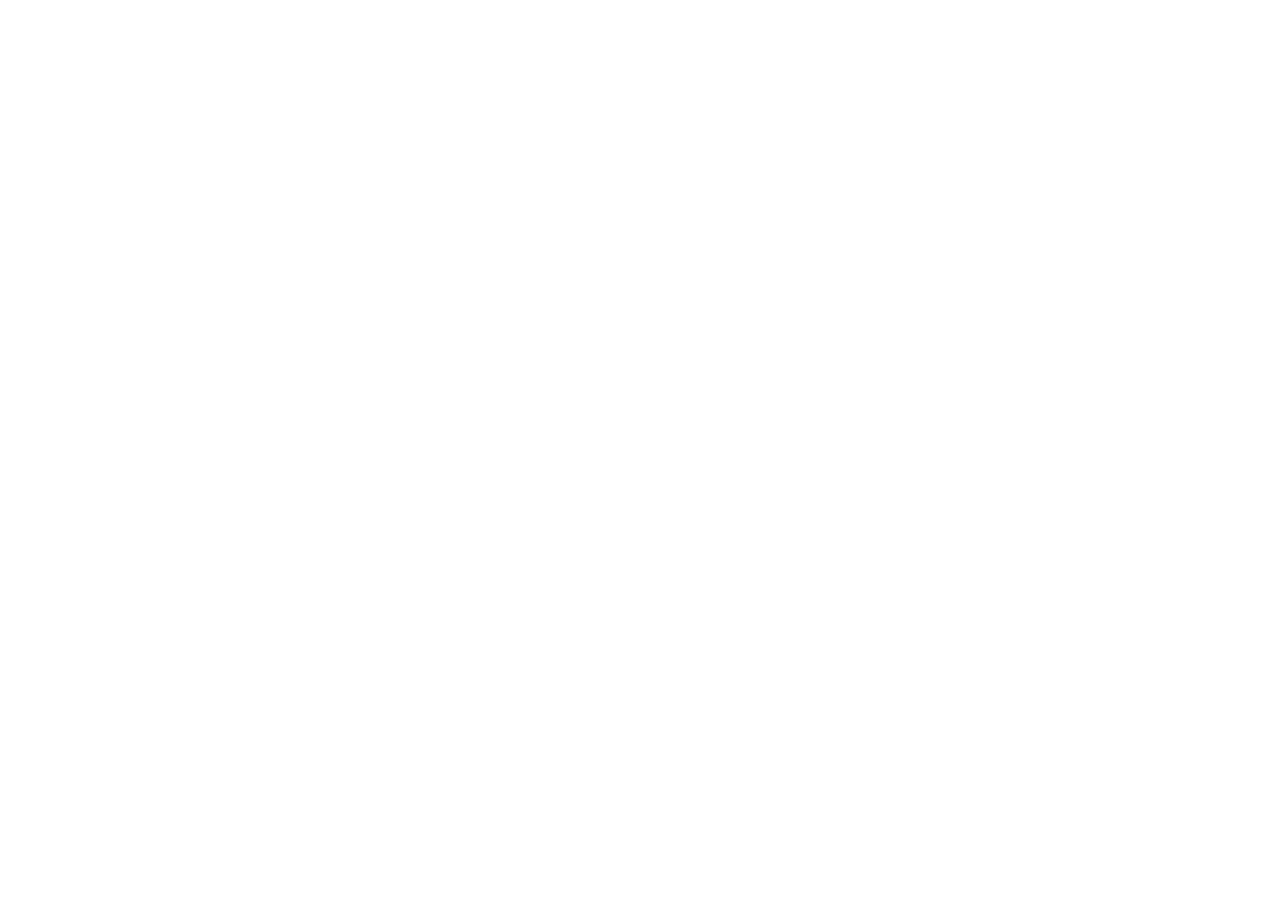
==== index.html @ d0faf818 "init project" ====
<!DOCTYPE html>
<html lang="en">

<head>
    <meta charset="UTF-8">
    <meta name="viewport" content="width=device-width, initial-scale=1.0">
    <title>Document</title>
</head>

<body>

</body>

</html>
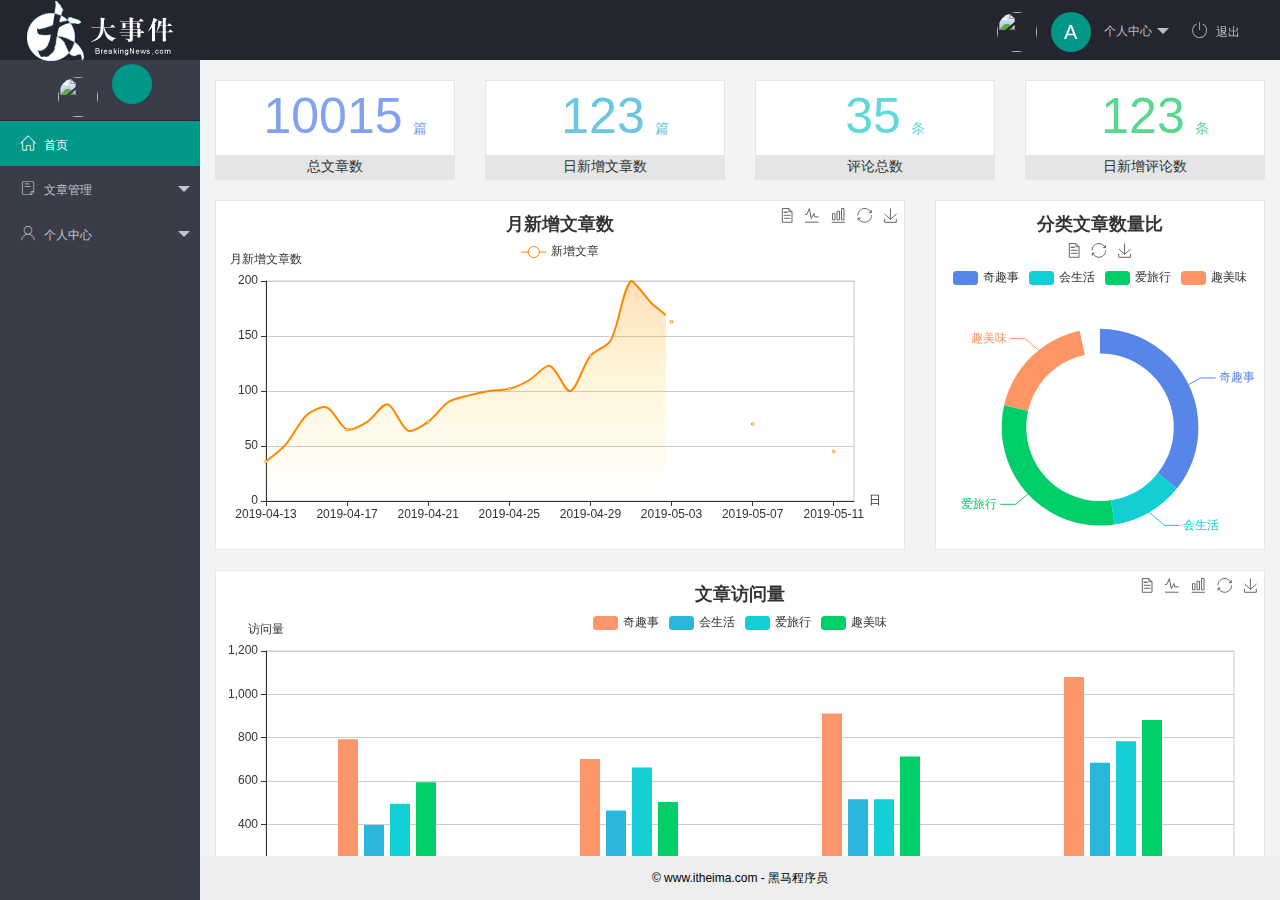
==== commit dc204ea8: "完成了后台首页的功能" ====
--- a/index.html
+++ b/index.html
@@ -2,12 +2,109 @@
 <html lang="en">
 
 <head>
-    <meta charset="UTF-8">
-    <meta name="viewport" content="width=device-width, initial-scale=1.0">
-    <title>Document</title>
+    <meta charset="UTF-8" />
+    <meta name="viewport" content="width=device-width, initial-scale=1.0" />
+    <title>后台主页</title>
+    <!-- 导入 layui 的样式表 -->
+    <link rel="stylesheet" href="assets/lib/layui/css/layui.css" />
+    <!-- 导入第三方图标库 -->
+    <link rel="stylesheet" href="assets/fonts/iconfont.css" />
+    <!-- 导入自己的样式表 -->
+    <link rel="stylesheet" href="assets/css/index.css" />
 </head>
 
-<body>
+<body class="layui-layout-body">
+    <div class="layui-layout layui-layout-admin">
+        <div class="layui-header">
+            <div class="layui-logo">
+                <img src="assets/images/logo.png" alt="" />
+            </div>
+            <!-- 头部区域（可配合layui已有的水平导航） -->
+            <ul class="layui-nav layui-layout-right">
+                <li class="layui-nav-item">
+                    <a href="javascript:;" class="userinfo">
+                        <img src="http://t.cn/RCzsdCq" class="layui-nav-img" />
+                        <span class="text-avatar">A</span>
+                        个人中心
+                    </a>
+                    <dl class="layui-nav-child">
+                        <dd><a href="/user/user_info.html" target="fm">基本资料</a></dd>
+                        <dd><a href="/user/user_avatar.html" target="fm">更换头像</a></dd>
+                        <dd><a href="/user/user_pwd.html" target="fm">重置密码</a></dd>
+                    </dl>
+                </li>
+                <li class="layui-nav-item">
+                    <a href="javascript:;" id="btnLogout"><span class="iconfont icon-tuichu"></span>退出</a>
+                </li>
+            </ul>
+        </div>
+
+        <div class="layui-side layui-bg-black">
+            <div class="layui-side-scroll">
+                <div class="userinfo">
+                    <img src="http://t.cn/RCzsdCq" class="layui-nav-img" />
+                    <span class="text-avatar"></span>
+                    <span id="welcome"></span>
+                </div>
+                <!-- 左侧导航区域（可配合layui已有的垂直导航） -->
+                <ul class="layui-nav layui-nav-tree" lay-shrink="all">
+                    <li class="layui-nav-item layui-this">
+                        <a href="./home/dashboard.html" target="fm"><span class="iconfont icon-home"></span>首页</a>
+                    </li>
+                    <li class="layui-nav-item">
+                        <a class="" href="javascript:;"><span class="iconfont icon-16"></span>文章管理</a>
+                        <dl class="layui-nav-child">
+                            <dd>
+                                <a href="/article/art_cate.html" target="fm"><i
+                                        class="layui-icon layui-icon-app"></i>文章类别</a>
+                            </dd>
+                            <dd>
+                                <a href="javascript:;"><i class="layui-icon layui-icon-app"></i>文章列表</a>
+                            </dd>
+                            <dd>
+                                <a href="javascript:;"><i class="layui-icon layui-icon-app"></i>发布文章</a>
+                            </dd>
+                        </dl>
+                    </li>
+                    <li class="layui-nav-item">
+                        <a href="javascript:;"><span class="iconfont icon-user"></span>个人中心</a>
+                        <dl class="layui-nav-child">
+                            <dd>
+                                <a href="/user/user_info.html" target="fm"><i
+                                        class="layui-icon layui-icon-app"></i>基本资料</a>
+                            </dd>
+                            <dd>
+                                <a href="/user/user_avatar.html" target="fm"><i
+                                        class="layui-icon layui-icon-app"></i>更换头像</a>
+                            </dd>
+                            <dd>
+                                <a href="/user/user_pwd.html" target="fm"><i
+                                        class="layui-icon layui-icon-app"></i>重置密码</a>
+                            </dd>
+                        </dl>
+                    </li>
+                </ul>
+            </div>
+        </div>
+
+        <div class="layui-body">
+            <!-- 内容主体区域 -->
+            <iframe name="fm" src="./home/dashboard.html" frameborder="0"></iframe>
+        </div>
+
+        <div class="layui-footer">
+            <!-- 底部固定区域 -->
+            © www.itheima.com - 黑马程序员
+        </div>
+    </div>
+    <!-- 导入 layui 的JS文件 -->
+    <script src="assets/lib/layui/layui.all.js"></script>
+    <!-- 导入 jQuery -->
+    <script src="assets/lib/jquery.js"></script>
+    <!-- 导入自己封装的 baseAPI -->
+    <script src="assets/js/baseAPI.js"></script>
+    <!-- 导入自己的 js 文件 -->
+    <script src="assets/js/index.js"></script>
 
 </body>
 
--- a/assets/lib/layui/css/layui.css
+++ b/assets/lib/layui/css/layui.css
@@ -0,0 +1,2 @@
+/** layui-v2.5.5 MIT License By https://www.layui.com */
+ .layui-inline,img{display:inline-block;vertical-align:middle}h1,h2,h3,h4,h5,h6{font-weight:400}.layui-edge,.layui-header,.layui-inline,.layui-main{position:relative}.layui-body,.layui-edge,.layui-elip{overflow:hidden}.layui-btn,.layui-edge,.layui-inline,img{vertical-align:middle}.layui-btn,.layui-disabled,.layui-icon,.layui-unselect{-moz-user-select:none;-webkit-user-select:none;-ms-user-select:none}.layui-elip,.layui-form-checkbox span,.layui-form-pane .layui-form-label{text-overflow:ellipsis;white-space:nowrap}.layui-breadcrumb,.layui-tree-btnGroup{visibility:hidden}blockquote,body,button,dd,div,dl,dt,form,h1,h2,h3,h4,h5,h6,input,li,ol,p,pre,td,textarea,th,ul{margin:0;padding:0;-webkit-tap-highlight-color:rgba(0,0,0,0)}a:active,a:hover{outline:0}img{border:none}li{list-style:none}table{border-collapse:collapse;border-spacing:0}h4,h5,h6{font-size:100%}button,input,optgroup,option,select,textarea{font-family:inherit;font-size:inherit;font-style:inherit;font-weight:inherit;outline:0}pre{white-space:pre-wrap;white-space:-moz-pre-wrap;white-space:-pre-wrap;white-space:-o-pre-wrap;word-wrap:break-word}body{line-height:24px;font:14px Helvetica Neue,Helvetica,PingFang SC,Tahoma,Arial,sans-serif}hr{height:1px;margin:10px 0;border:0;clear:both}a{color:#333;text-decoration:none}a:hover{color:#777}a cite{font-style:normal;*cursor:pointer}.layui-border-box,.layui-border-box *{box-sizing:border-box}.layui-box,.layui-box *{box-sizing:content-box}.layui-clear{clear:both;*zoom:1}.layui-clear:after{content:'\20';clear:both;*zoom:1;display:block;height:0}.layui-inline{*display:inline;*zoom:1}.layui-edge{display:inline-block;width:0;height:0;border-width:6px;border-style:dashed;border-color:transparent}.layui-edge-top{top:-4px;border-bottom-color:#999;border-bottom-style:solid}.layui-edge-right{border-left-color:#999;border-left-style:solid}.layui-edge-bottom{top:2px;border-top-color:#999;border-top-style:solid}.layui-edge-left{border-right-color:#999;border-right-style:solid}.layui-disabled,.layui-disabled:hover{color:#d2d2d2!important;cursor:not-allowed!important}.layui-circle{border-radius:100%}.layui-show{display:block!important}.layui-hide{display:none!important}@font-face{font-family:layui-icon;src:url(../font/iconfont.eot?v=250);src:url(../font/iconfont.eot?v=250#iefix) format('embedded-opentype'),url(../font/iconfont.woff2?v=250) format('woff2'),url(../font/iconfont.woff?v=250) format('woff'),url(../font/iconfont.ttf?v=250) format('truetype'),url(../font/iconfont.svg?v=250#layui-icon) format('svg')}.layui-icon{font-family:layui-icon!important;font-size:16px;font-style:normal;-webkit-font-smoothing:antialiased;-moz-osx-font-smoothing:grayscale}.layui-icon-reply-fill:before{content:"\e611"}.layui-icon-set-fill:before{content:"\e614"}.layui-icon-menu-fill:before{content:"\e60f"}.layui-icon-search:before{content:"\e615"}.layui-icon-share:before{content:"\e641"}.layui-icon-set-sm:before{content:"\e620"}.layui-icon-engine:before{content:"\e628"}.layui-icon-close:before{content:"\1006"}.layui-icon-close-fill:before{content:"\1007"}.layui-icon-chart-screen:before{content:"\e629"}.layui-icon-star:before{content:"\e600"}.layui-icon-circle-dot:before{content:"\e617"}.layui-icon-chat:before{content:"\e606"}.layui-icon-release:before{content:"\e609"}.layui-icon-list:before{content:"\e60a"}.layui-icon-chart:before{content:"\e62c"}.layui-icon-ok-circle:before{content:"\1005"}.layui-icon-layim-theme:before{content:"\e61b"}.layui-icon-table:before{content:"\e62d"}.layui-icon-right:before{content:"\e602"}.layui-icon-left:before{content:"\e603"}.layui-icon-cart-simple:before{content:"\e698"}.layui-icon-face-cry:before{content:"\e69c"}.layui-icon-face-smile:before{content:"\e6af"}.layui-icon-survey:before{content:"\e6b2"}.layui-icon-tree:before{content:"\e62e"}.layui-icon-upload-circle:before{content:"\e62f"}.layui-icon-add-circle:before{content:"\e61f"}.layui-icon-download-circle:before{content:"\e601"}.layui-icon-templeate-1:before{content:"\e630"}.layui-icon-util:before{content:"\e631"}.layui-icon-face-surprised:before{content:"\e664"}.layui-icon-edit:before{content:"\e642"}.layui-icon-speaker:before{content:"\e645"}.layui-icon-down:before{content:"\e61a"}.layui-icon-file:before{content:"\e621"}.layui-icon-layouts:before{content:"\e632"}.layui-icon-rate-half:before{content:"\e6c9"}.layui-icon-add-circle-fine:before{content:"\e608"}.layui-icon-prev-circle:before{content:"\e633"}.layui-icon-read:before{content:"\e705"}.layui-icon-404:before{content:"\e61c"}.layui-icon-carousel:before{content:"\e634"}.layui-icon-help:before{content:"\e607"}.layui-icon-code-circle:before{content:"\e635"}.layui-icon-water:before{content:"\e636"}.layui-icon-username:before{content:"\e66f"}.layui-icon-find-fill:before{content:"\e670"}.layui-icon-about:before{content:"\e60b"}.layui-icon-location:before{content:"\e715"}.layui-icon-up:before{content:"\e619"}.layui-icon-pause:before{content:"\e651"}.layui-icon-date:before{content:"\e637"}.layui-icon-layim-uploadfile:before{content:"\e61d"}.layui-icon-delete:before{content:"\e640"}.layui-icon-play:before{content:"\e652"}.layui-icon-top:before{content:"\e604"}.layui-icon-friends:before{content:"\e612"}.layui-icon-refresh-3:before{content:"\e9aa"}.layui-icon-ok:before{content:"\e605"}.layui-icon-layer:before{content:"\e638"}.layui-icon-face-smile-fine:before{content:"\e60c"}.layui-icon-dollar:before{content:"\e659"}.layui-icon-group:before{content:"\e613"}.layui-icon-layim-download:before{content:"\e61e"}.layui-icon-picture-fine:before{content:"\e60d"}.layui-icon-link:before{content:"\e64c"}.layui-icon-diamond:before{content:"\e735"}.layui-icon-log:before{content:"\e60e"}.layui-icon-rate-solid:before{content:"\e67a"}.layui-icon-fonts-del:before{content:"\e64f"}.layui-icon-unlink:before{content:"\e64d"}.layui-icon-fonts-clear:before{content:"\e639"}.layui-icon-triangle-r:before{content:"\e623"}.layui-icon-circle:before{content:"\e63f"}.layui-icon-radio:before{content:"\e643"}.layui-icon-align-center:before{content:"\e647"}.layui-icon-align-right:before{content:"\e648"}.layui-icon-align-left:before{content:"\e649"}.layui-icon-loading-1:before{content:"\e63e"}.layui-icon-return:before{content:"\e65c"}.layui-icon-fonts-strong:before{content:"\e62b"}.layui-icon-upload:before{content:"\e67c"}.layui-icon-dialogue:before{content:"\e63a"}.layui-icon-video:before{content:"\e6ed"}.layui-icon-headset:before{content:"\e6fc"}.layui-icon-cellphone-fine:before{content:"\e63b"}.layui-icon-add-1:before{content:"\e654"}.layui-icon-face-smile-b:before{content:"\e650"}.layui-icon-fonts-html:before{content:"\e64b"}.layui-icon-form:before{content:"\e63c"}.layui-icon-cart:before{content:"\e657"}.layui-icon-camera-fill:before{content:"\e65d"}.layui-icon-tabs:before{content:"\e62a"}.layui-icon-fonts-code:before{content:"\e64e"}.layui-icon-fire:before{content:"\e756"}.layui-icon-set:before{content:"\e716"}.layui-icon-fonts-u:before{content:"\e646"}.layui-icon-triangle-d:before{content:"\e625"}.layui-icon-tips:before{content:"\e702"}.layui-icon-picture:before{content:"\e64a"}.layui-icon-more-vertical:before{content:"\e671"}.layui-icon-flag:before{content:"\e66c"}.layui-icon-loading:before{content:"\e63d"}.layui-icon-fonts-i:before{content:"\e644"}.layui-icon-refresh-1:before{content:"\e666"}.layui-icon-rmb:before{content:"\e65e"}.layui-icon-home:before{content:"\e68e"}.layui-icon-user:before{content:"\e770"}.layui-icon-notice:before{content:"\e667"}.layui-icon-login-weibo:before{content:"\e675"}.layui-icon-voice:before{content:"\e688"}.layui-icon-upload-drag:before{content:"\e681"}.layui-icon-login-qq:before{content:"\e676"}.layui-icon-snowflake:before{content:"\e6b1"}.layui-icon-file-b:before{content:"\e655"}.layui-icon-template:before{content:"\e663"}.layui-icon-auz:before{content:"\e672"}.layui-icon-console:before{content:"\e665"}.layui-icon-app:before{content:"\e653"}.layui-icon-prev:before{content:"\e65a"}.layui-icon-website:before{content:"\e7ae"}.layui-icon-next:before{content:"\e65b"}.layui-icon-component:before{content:"\e857"}.layui-icon-more:before{content:"\e65f"}.layui-icon-login-wechat:before{content:"\e677"}.layui-icon-shrink-right:before{content:"\e668"}.layui-icon-spread-left:before{content:"\e66b"}.layui-icon-camera:before{content:"\e660"}.layui-icon-note:before{content:"\e66e"}.layui-icon-refresh:before{content:"\e669"}.layui-icon-female:before{content:"\e661"}.layui-icon-male:before{content:"\e662"}.layui-icon-password:before{content:"\e673"}.layui-icon-senior:before{content:"\e674"}.layui-icon-theme:before{content:"\e66a"}.layui-icon-tread:before{content:"\e6c5"}.layui-icon-praise:before{content:"\e6c6"}.layui-icon-star-fill:before{content:"\e658"}.layui-icon-rate:before{content:"\e67b"}.layui-icon-template-1:before{content:"\e656"}.layui-icon-vercode:before{content:"\e679"}.layui-icon-cellphone:before{content:"\e678"}.layui-icon-screen-full:before{content:"\e622"}.layui-icon-screen-restore:before{content:"\e758"}.layui-icon-cols:before{content:"\e610"}.layui-icon-export:before{content:"\e67d"}.layui-icon-print:before{content:"\e66d"}.layui-icon-slider:before{content:"\e714"}.layui-icon-addition:before{content:"\e624"}.layui-icon-subtraction:before{content:"\e67e"}.layui-icon-service:before{content:"\e626"}.layui-icon-transfer:before{content:"\e691"}.layui-main{width:1140px;margin:0 auto}.layui-header{z-index:1000;height:60px}.layui-header a:hover{transition:all .5s;-webkit-transition:all .5s}.layui-side{position:fixed;left:0;top:0;bottom:0;z-index:999;width:200px;overflow-x:hidden}.layui-side-scroll{position:relative;width:220px;height:100%;overflow-x:hidden}.layui-body{position:absolute;left:200px;right:0;top:0;bottom:0;z-index:998;width:auto;overflow-y:auto;box-sizing:border-box}.layui-layout-body{overflow:hidden}.layui-layout-admin .layui-header{background-color:#23262E}.layui-layout-admin .layui-side{top:60px;width:200px;overflow-x:hidden}.layui-layout-admin .layui-body{position:fixed;top:60px;bottom:44px}.layui-layout-admin .layui-main{width:auto;margin:0 15px}.layui-layout-admin .layui-footer{position:fixed;left:200px;right:0;bottom:0;height:44px;line-height:44px;padding:0 15px;background-color:#eee}.layui-layout-admin .layui-logo{position:absolute;left:0;top:0;width:200px;height:100%;line-height:60px;text-align:center;color:#009688;font-size:16px}.layui-layout-admin .layui-header .layui-nav{background:0 0}.layui-layout-left{position:absolute!important;left:200px;top:0}.layui-layout-right{position:absolute!important;right:0;top:0}.layui-container{position:relative;margin:0 auto;padding:0 15px;box-sizing:border-box}.layui-fluid{position:relative;margin:0 auto;padding:0 15px}.layui-row:after,.layui-row:before{content:'';display:block;clear:both}.layui-col-lg1,.layui-col-lg10,.layui-col-lg11,.layui-col-lg12,.layui-col-lg2,.layui-col-lg3,.layui-col-lg4,.layui-col-lg5,.layui-col-lg6,.layui-col-lg7,.layui-col-lg8,.layui-col-lg9,.layui-col-md1,.layui-col-md10,.layui-col-md11,.layui-col-md12,.layui-col-md2,.layui-col-md3,.layui-col-md4,.layui-col-md5,.layui-col-md6,.layui-col-md7,.layui-col-md8,.layui-col-md9,.layui-col-sm1,.layui-col-sm10,.layui-col-sm11,.layui-col-sm12,.layui-col-sm2,.layui-col-sm3,.layui-col-sm4,.layui-col-sm5,.layui-col-sm6,.layui-col-sm7,.layui-col-sm8,.layui-col-sm9,.layui-col-xs1,.layui-col-xs10,.layui-col-xs11,.layui-col-xs12,.layui-col-xs2,.layui-col-xs3,.layui-col-xs4,.layui-col-xs5,.layui-col-xs6,.layui-col-xs7,.layui-col-xs8,.layui-col-xs9{position:relative;display:block;box-sizing:border-box}.layui-col-xs1,.layui-col-xs10,.layui-col-xs11,.layui-col-xs12,.layui-col-xs2,.layui-col-xs3,.layui-col-xs4,.layui-col-xs5,.layui-col-xs6,.layui-col-xs7,.layui-col-xs8,.layui-col-xs9{float:left}.layui-col-xs1{width:8.33333333%}.layui-col-xs2{width:16.66666667%}.layui-col-xs3{width:25%}.layui-col-xs4{width:33.33333333%}.layui-col-xs5{width:41.66666667%}.layui-col-xs6{width:50%}.layui-col-xs7{width:58.33333333%}.layui-col-xs8{width:66.66666667%}.layui-col-xs9{width:75%}.layui-col-xs10{width:83.33333333%}.layui-col-xs11{width:91.66666667%}.layui-col-xs12{width:100%}.layui-col-xs-offset1{margin-left:8.33333333%}.layui-col-xs-offset2{margin-left:16.66666667%}.layui-col-xs-offset3{margin-left:25%}.layui-col-xs-offset4{margin-left:33.33333333%}.layui-col-xs-offset5{margin-left:41.66666667%}.layui-col-xs-offset6{margin-left:50%}.layui-col-xs-offset7{margin-left:58.33333333%}.layui-col-xs-offset8{margin-left:66.66666667%}.layui-col-xs-offset9{margin-left:75%}.layui-col-xs-offset10{margin-left:83.33333333%}.layui-col-xs-offset11{margin-left:91.66666667%}.layui-col-xs-offset12{margin-left:100%}@media screen and (max-width:768px){.layui-hide-xs{display:none!important}.layui-show-xs-block{display:block!important}.layui-show-xs-inline{display:inline!important}.layui-show-xs-inline-block{display:inline-block!important}}@media screen and (min-width:768px){.layui-container{width:750px}.layui-hide-sm{display:none!important}.layui-show-sm-block{display:block!important}.layui-show-sm-inline{display:inline!important}.layui-show-sm-inline-block{display:inline-block!important}.layui-col-sm1,.layui-col-sm10,.layui-col-sm11,.layui-col-sm12,.layui-col-sm2,.layui-col-sm3,.layui-col-sm4,.layui-col-sm5,.layui-col-sm6,.layui-col-sm7,.layui-col-sm8,.layui-col-sm9{float:left}.layui-col-sm1{width:8.33333333%}.layui-col-sm2{width:16.66666667%}.layui-col-sm3{width:25%}.layui-col-sm4{width:33.33333333%}.layui-col-sm5{width:41.66666667%}.layui-col-sm6{width:50%}.layui-col-sm7{width:58.33333333%}.layui-col-sm8{width:66.66666667%}.layui-col-sm9{width:75%}.layui-col-sm10{width:83.33333333%}.layui-col-sm11{width:91.66666667%}.layui-col-sm12{width:100%}.layui-col-sm-offset1{margin-left:8.33333333%}.layui-col-sm-offset2{margin-left:16.66666667%}.layui-col-sm-offset3{margin-left:25%}.layui-col-sm-offset4{margin-left:33.33333333%}.layui-col-sm-offset5{margin-left:41.66666667%}.layui-col-sm-offset6{margin-left:50%}.layui-col-sm-offset7{margin-left:58.33333333%}.layui-col-sm-offset8{margin-left:66.66666667%}.layui-col-sm-offset9{margin-left:75%}.layui-col-sm-offset10{margin-left:83.33333333%}.layui-col-sm-offset11{margin-left:91.66666667%}.layui-col-sm-offset12{margin-left:100%}}@media screen and (min-width:992px){.layui-container{width:970px}.layui-hide-md{display:none!important}.layui-show-md-block{display:block!important}.layui-show-md-inline{display:inline!important}.layui-show-md-inline-block{display:inline-block!important}.layui-col-md1,.layui-col-md10,.layui-col-md11,.layui-col-md12,.layui-col-md2,.layui-col-md3,.layui-col-md4,.layui-col-md5,.layui-col-md6,.layui-col-md7,.layui-col-md8,.layui-col-md9{float:left}.layui-col-md1{width:8.33333333%}.layui-col-md2{width:16.66666667%}.layui-col-md3{width:25%}.layui-col-md4{width:33.33333333%}.layui-col-md5{width:41.66666667%}.layui-col-md6{width:50%}.layui-col-md7{width:58.33333333%}.layui-col-md8{width:66.66666667%}.layui-col-md9{width:75%}.layui-col-md10{width:83.33333333%}.layui-col-md11{width:91.66666667%}.layui-col-md12{width:100%}.layui-col-md-offset1{margin-left:8.33333333%}.layui-col-md-offset2{margin-left:16.66666667%}.layui-col-md-offset3{margin-left:25%}.layui-col-md-offset4{margin-left:33.33333333%}.layui-col-md-offset5{margin-left:41.66666667%}.layui-col-md-offset6{margin-left:50%}.layui-col-md-offset7{margin-left:58.33333333%}.layui-col-md-offset8{margin-left:66.66666667%}.layui-col-md-offset9{margin-left:75%}.layui-col-md-offset10{margin-left:83.33333333%}.layui-col-md-offset11{margin-left:91.66666667%}.layui-col-md-offset12{margin-left:100%}}@media screen and (min-width:1200px){.layui-container{width:1170px}.layui-hide-lg{display:none!important}.layui-show-lg-block{display:block!important}.layui-show-lg-inline{display:inline!important}.layui-show-lg-inline-block{display:inline-block!important}.layui-col-lg1,.layui-col-lg10,.layui-col-lg11,.layui-col-lg12,.layui-col-lg2,.layui-col-lg3,.layui-col-lg4,.layui-col-lg5,.layui-col-lg6,.layui-col-lg7,.layui-col-lg8,.layui-col-lg9{float:left}.layui-col-lg1{width:8.33333333%}.layui-col-lg2{width:16.66666667%}.layui-col-lg3{width:25%}.layui-col-lg4{width:33.33333333%}.layui-col-lg5{width:41.66666667%}.layui-col-lg6{width:50%}.layui-col-lg7{width:58.33333333%}.layui-col-lg8{width:66.66666667%}.layui-col-lg9{width:75%}.layui-col-lg10{width:83.33333333%}.layui-col-lg11{width:91.66666667%}.layui-col-lg12{width:100%}.layui-col-lg-offset1{margin-left:8.33333333%}.layui-col-lg-offset2{margin-left:16.66666667%}.layui-col-lg-offset3{margin-left:25%}.layui-col-lg-offset4{margin-left:33.33333333%}.layui-col-lg-offset5{margin-left:41.66666667%}.layui-col-lg-offset6{margin-left:50%}.layui-col-lg-offset7{margin-left:58.33333333%}.layui-col-lg-offset8{margin-left:66.66666667%}.layui-col-lg-offset9{margin-left:75%}.layui-col-lg-offset10{margin-left:83.33333333%}.layui-col-lg-offset11{margin-left:91.66666667%}.layui-col-lg-offset12{margin-left:100%}}.layui-col-space1{margin:-.5px}.layui-col-space1>*{padding:.5px}.layui-col-space3{margin:-1.5px}.layui-col-space3>*{padding:1.5px}.layui-col-space5{margin:-2.5px}.layui-col-space5>*{padding:2.5px}.layui-col-space8{margin:-3.5px}.layui-col-space8>*{padding:3.5px}.layui-col-space10{margin:-5px}.layui-col-space10>*{padding:5px}.layui-col-space12{margin:-6px}.layui-col-space12>*{padding:6px}.layui-col-space15{margin:-7.5px}.layui-col-space15>*{padding:7.5px}.layui-col-space18{margin:-9px}.layui-col-space18>*{padding:9px}.layui-col-space20{margin:-10px}.layui-col-space20>*{padding:10px}.layui-col-space22{margin:-11px}.layui-col-space22>*{padding:11px}.layui-col-space25{margin:-12.5px}.layui-col-space25>*{padding:12.5px}.layui-col-space30{margin:-15px}.layui-col-space30>*{padding:15px}.layui-btn,.layui-input,.layui-select,.layui-textarea,.layui-upload-button{outline:0;-webkit-appearance:none;transition:all .3s;-webkit-transition:all .3s;box-sizing:border-box}.layui-elem-quote{margin-bottom:10px;padding:15px;line-height:22px;border-left:5px solid #009688;border-radius:0 2px 2px 0;background-color:#f2f2f2}.layui-quote-nm{border-style:solid;border-width:1px 1px 1px 5px;background:0 0}.layui-elem-field{margin-bottom:10px;padding:0;border-width:1px;border-style:solid}.layui-elem-field legend{margin-left:20px;padding:0 10px;font-size:20px;font-weight:300}.layui-field-title{margin:10px 0 20px;border-width:1px 0 0}.layui-field-box{padding:10px 15px}.layui-field-title .layui-field-box{padding:10px 0}.layui-progress{position:relative;height:6px;border-radius:20px;background-color:#e2e2e2}.layui-progress-bar{position:absolute;left:0;top:0;width:0;max-width:100%;height:6px;border-radius:20px;text-align:right;background-color:#5FB878;transition:all .3s;-webkit-transition:all .3s}.layui-progress-big,.layui-progress-big .layui-progress-bar{height:18px;line-height:18px}.layui-progress-text{position:relative;top:-20px;line-height:18px;font-size:12px;color:#666}.layui-progress-big .layui-progress-text{position:static;padding:0 10px;color:#fff}.layui-collapse{border-width:1px;border-style:solid;border-radius:2px}.layui-colla-content,.layui-colla-item{border-top-width:1px;border-top-style:solid}.layui-colla-item:first-child{border-top:none}.layui-colla-title{position:relative;height:42px;line-height:42px;padding:0 15px 0 35px;color:#333;background-color:#f2f2f2;cursor:pointer;font-size:14px;overflow:hidden}.layui-colla-content{display:none;padding:10px 15px;line-height:22px;color:#666}.layui-colla-icon{position:absolute;left:15px;top:0;font-size:14px}.layui-card{margin-bottom:15px;border-radius:2px;background-color:#fff;box-shadow:0 1px 2px 0 rgba(0,0,0,.05)}.layui-card:last-child{margin-bottom:0}.layui-card-header{position:relative;height:42px;line-height:42px;padding:0 15px;border-bottom:1px solid #f6f6f6;color:#333;border-radius:2px 2px 0 0;font-size:14px}.layui-bg-black,.layui-bg-blue,.layui-bg-cyan,.layui-bg-green,.layui-bg-orange,.layui-bg-red{color:#fff!important}.layui-card-body{position:relative;padding:10px 15px;line-height:24px}.layui-card-body[pad15]{padding:15px}.layui-card-body[pad20]{padding:20px}.layui-card-body .layui-table{margin:5px 0}.layui-card .layui-tab{margin:0}.layui-panel-window{position:relative;padding:15px;border-radius:0;border-top:5px solid #E6E6E6;background-color:#fff}.layui-auxiliar-moving{position:fixed;left:0;right:0;top:0;bottom:0;width:100%;height:100%;background:0 0;z-index:9999999999}.layui-form-label,.layui-form-mid,.layui-form-select,.layui-input-block,.layui-input-inline,.layui-textarea{position:relative}.layui-bg-red{background-color:#FF5722!important}.layui-bg-orange{background-color:#FFB800!important}.layui-bg-green{background-color:#009688!important}.layui-bg-cyan{background-color:#2F4056!important}.layui-bg-blue{background-color:#1E9FFF!important}.layui-bg-black{background-color:#393D49!important}.layui-bg-gray{background-color:#eee!important;color:#666!important}.layui-badge-rim,.layui-colla-content,.layui-colla-item,.layui-collapse,.layui-elem-field,.layui-form-pane .layui-form-item[pane],.layui-form-pane .layui-form-label,.layui-input,.layui-layedit,.layui-layedit-tool,.layui-quote-nm,.layui-select,.layui-tab-bar,.layui-tab-card,.layui-tab-title,.layui-tab-title .layui-this:after,.layui-textarea{border-color:#e6e6e6}.layui-timeline-item:before,hr{background-color:#e6e6e6}.layui-text{line-height:22px;font-size:14px;color:#666}.layui-text h1,.layui-text h2,.layui-text h3{font-weight:500;color:#333}.layui-text h1{font-size:30px}.layui-text h2{font-size:24px}.layui-text h3{font-size:18px}.layui-text a:not(.layui-btn){color:#01AAED}.layui-text a:not(.layui-btn):hover{text-decoration:underline}.layui-text ul{padding:5px 0 5px 15px}.layui-text ul li{margin-top:5px;list-style-type:disc}.layui-text em,.layui-word-aux{color:#999!important;padding:0 5px!important}.layui-btn{display:inline-block;height:38px;line-height:38px;padding:0 18px;background-color:#009688;color:#fff;white-space:nowrap;text-align:center;font-size:14px;border:none;border-radius:2px;cursor:pointer}.layui-btn:hover{opacity:.8;filter:alpha(opacity=80);color:#fff}.layui-btn:active{opacity:1;filter:alpha(opacity=100)}.layui-btn+.layui-btn{margin-left:10px}.layui-btn-container{font-size:0}.layui-btn-container .layui-btn{margin-right:10px;margin-bottom:10px}.layui-btn-container .layui-btn+.layui-btn{margin-left:0}.layui-table .layui-btn-container .layui-btn{margin-bottom:9px}.layui-btn-radius{border-radius:100px}.layui-btn .layui-icon{margin-right:3px;font-size:18px;vertical-align:bottom;vertical-align:middle\9}.layui-btn-primary{border:1px solid #C9C9C9;background-color:#fff;color:#555}.layui-btn-primary:hover{border-color:#009688;color:#333}.layui-btn-normal{background-color:#1E9FFF}.layui-btn-warm{background-color:#FFB800}.layui-btn-danger{background-color:#FF5722}.layui-btn-checked{background-color:#5FB878}.layui-btn-disabled,.layui-btn-disabled:active,.layui-btn-disabled:hover{border:1px solid #e6e6e6;background-color:#FBFBFB;color:#C9C9C9;cursor:not-allowed;opacity:1}.layui-btn-lg{height:44px;line-height:44px;padding:0 25px;font-size:16px}.layui-btn-sm{height:30px;line-height:30px;padding:0 10px;font-size:12px}.layui-btn-sm i{font-size:16px!important}.layui-btn-xs{height:22px;line-height:22px;padding:0 5px;font-size:12px}.layui-btn-xs i{font-size:14px!important}.layui-btn-group{display:inline-block;vertical-align:middle;font-size:0}.layui-btn-group .layui-btn{margin-left:0!important;margin-right:0!important;border-left:1px solid rgba(255,255,255,.5);border-radius:0}.layui-btn-group .layui-btn-primary{border-left:none}.layui-btn-group .layui-btn-primary:hover{border-color:#C9C9C9;color:#009688}.layui-btn-group .layui-btn:first-child{border-left:none;border-radius:2px 0 0 2px}.layui-btn-group .layui-btn-primary:first-child{border-left:1px solid #c9c9c9}.layui-btn-group .layui-btn:last-child{border-radius:0 2px 2px 0}.layui-btn-group .layui-btn+.layui-btn{margin-left:0}.layui-btn-group+.layui-btn-group{margin-left:10px}.layui-btn-fluid{width:100%}.layui-input,.layui-select,.layui-textarea{height:38px;line-height:1.3;line-height:38px\9;border-width:1px;border-style:solid;background-color:#fff;border-radius:2px}.layui-input::-webkit-input-placeholder,.layui-select::-webkit-input-placeholder,.layui-textarea::-webkit-input-placeholder{line-height:1.3}.layui-input,.layui-textarea{display:block;width:100%;padding-left:10px}.layui-input:hover,.layui-textarea:hover{border-color:#D2D2D2!important}.layui-input:focus,.layui-textarea:focus{border-color:#C9C9C9!important}.layui-textarea{min-height:100px;height:auto;line-height:20px;padding:6px 10px;resize:vertical}.layui-select{padding:0 10px}.layui-form input[type=checkbox],.layui-form input[type=radio],.layui-form select{display:none}.layui-form [lay-ignore]{display:initial}.layui-form-item{margin-bottom:15px;clear:both;*zoom:1}.layui-form-item:after{content:'\20';clear:both;*zoom:1;display:block;height:0}.layui-form-label{float:left;display:block;padding:9px 15px;width:80px;font-weight:400;line-height:20px;text-align:right}.layui-form-label-col{display:block;float:none;padding:9px 0;line-height:20px;text-align:left}.layui-form-item .layui-inline{margin-bottom:5px;margin-right:10px}.layui-input-block{margin-left:110px;min-height:36px}.layui-input-inline{display:inline-block;vertical-align:middle}.layui-form-item .layui-input-inline{float:left;width:190px;margin-right:10px}.layui-form-text .layui-input-inline{width:auto}.layui-form-mid{float:left;display:block;padding:9px 0!important;line-height:20px;margin-right:10px}.layui-form-danger+.layui-form-select .layui-input,.layui-form-danger:focus{border-color:#FF5722!important}.layui-form-select .layui-input{padding-right:30px;cursor:pointer}.layui-form-select .layui-edge{position:absolute;right:10px;top:50%;margin-top:-3px;cursor:pointer;border-width:6px;border-top-color:#c2c2c2;border-top-style:solid;transition:all .3s;-webkit-transition:all .3s}.layui-form-select dl{display:none;position:absolute;left:0;top:42px;padding:5px 0;z-index:899;min-width:100%;border:1px solid #d2d2d2;max-height:300px;overflow-y:auto;background-color:#fff;border-radius:2px;box-shadow:0 2px 4px rgba(0,0,0,.12);box-sizing:border-box}.layui-form-select dl dd,.layui-form-select dl dt{padding:0 10px;line-height:36px;white-space:nowrap;overflow:hidden;text-overflow:ellipsis}.layui-form-select dl dt{font-size:12px;color:#999}.layui-form-select dl dd{cursor:pointer}.layui-form-select dl dd:hover{background-color:#f2f2f2;-webkit-transition:.5s all;transition:.5s all}.layui-form-select .layui-select-group dd{padding-left:20px}.layui-form-select dl dd.layui-select-tips{padding-left:10px!important;color:#999}.layui-form-select dl dd.layui-this{background-color:#5FB878;color:#fff}.layui-form-checkbox,.layui-form-select dl dd.layui-disabled{background-color:#fff}.layui-form-selected dl{display:block}.layui-form-checkbox,.layui-form-checkbox *,.layui-form-switch{display:inline-block;vertical-align:middle}.layui-form-selected .layui-edge{margin-top:-9px;-webkit-transform:rotate(180deg);transform:rotate(180deg);margin-top:-3px\9}:root .layui-form-selected .layui-edge{margin-top:-9px\0/IE9}.layui-form-selectup dl{top:auto;bottom:42px}.layui-select-none{margin:5px 0;text-align:center;color:#999}.layui-select-disabled .layui-disabled{border-color:#eee!important}.layui-select-disabled .layui-edge{border-top-color:#d2d2d2}.layui-form-checkbox{position:relative;height:30px;line-height:30px;margin-right:10px;padding-right:30px;cursor:pointer;font-size:0;-webkit-transition:.1s linear;transition:.1s linear;box-sizing:border-box}.layui-form-checkbox span{padding:0 10px;height:100%;font-size:14px;border-radius:2px 0 0 2px;background-color:#d2d2d2;color:#fff;overflow:hidden}.layui-form-checkbox:hover span{background-color:#c2c2c2}.layui-form-checkbox i{position:absolute;right:0;top:0;width:30px;height:28px;border:1px solid #d2d2d2;border-left:none;border-radius:0 2px 2px 0;color:#fff;font-size:20px;text-align:center}.layui-form-checkbox:hover i{border-color:#c2c2c2;color:#c2c2c2}.layui-form-checked,.layui-form-checked:hover{border-color:#5FB878}.layui-form-checked span,.layui-form-checked:hover span{background-color:#5FB878}.layui-form-checked i,.layui-form-checked:hover i{color:#5FB878}.layui-form-item .layui-form-checkbox{margin-top:4px}.layui-form-checkbox[lay-skin=primary]{height:auto!important;line-height:normal!important;min-width:18px;min-height:18px;border:none!important;margin-right:0;padding-left:28px;padding-right:0;background:0 0}.layui-form-checkbox[lay-skin=primary] span{padding-left:0;padding-right:15px;line-height:18px;background:0 0;color:#666}.layui-form-checkbox[lay-skin=primary] i{right:auto;left:0;width:16px;height:16px;line-height:16px;border:1px solid #d2d2d2;font-size:12px;border-radius:2px;background-color:#fff;-webkit-transition:.1s linear;transition:.1s linear}.layui-form-checkbox[lay-skin=primary]:hover i{border-color:#5FB878;color:#fff}.layui-form-checked[lay-skin=primary] i{border-color:#5FB878!important;background-color:#5FB878;color:#fff}.layui-checkbox-disbaled[lay-skin=primary] span{background:0 0!important;color:#c2c2c2}.layui-checkbox-disbaled[lay-skin=primary]:hover i{border-color:#d2d2d2}.layui-form-item .layui-form-checkbox[lay-skin=primary]{margin-top:10px}.layui-form-switch{position:relative;height:22px;line-height:22px;min-width:35px;padding:0 5px;margin-top:8px;border:1px solid #d2d2d2;border-radius:20px;cursor:pointer;background-color:#fff;-webkit-transition:.1s linear;transition:.1s linear}.layui-form-switch i{position:absolute;left:5px;top:3px;width:16px;height:16px;border-radius:20px;background-color:#d2d2d2;-webkit-transition:.1s linear;transition:.1s linear}.layui-form-switch em{position:relative;top:0;width:25px;margin-left:21px;padding:0!important;text-align:center!important;color:#999!important;font-style:normal!important;font-size:12px}.layui-form-onswitch{border-color:#5FB878;background-color:#5FB878}.layui-checkbox-disbaled,.layui-checkbox-disbaled i{border-color:#e2e2e2!important}.layui-form-onswitch i{left:100%;margin-left:-21px;background-color:#fff}.layui-form-onswitch em{margin-left:5px;margin-right:21px;color:#fff!important}.layui-checkbox-disbaled span{background-color:#e2e2e2!important}.layui-checkbox-disbaled:hover i{color:#fff!important}[lay-radio]{display:none}.layui-form-radio,.layui-form-radio *{display:inline-block;vertical-align:middle}.layui-form-radio{line-height:28px;margin:6px 10px 0 0;padding-right:10px;cursor:pointer;font-size:0}.layui-form-radio *{font-size:14px}.layui-form-radio>i{margin-right:8px;font-size:22px;color:#c2c2c2}.layui-form-radio>i:hover,.layui-form-radioed>i{color:#5FB878}.layui-radio-disbaled>i{color:#e2e2e2!important}.layui-form-pane .layui-form-label{width:110px;padding:8px 15px;height:38px;line-height:20px;border-width:1px;border-style:solid;border-radius:2px 0 0 2px;text-align:center;background-color:#FBFBFB;overflow:hidden;box-sizing:border-box}.layui-form-pane .layui-input-inline{margin-left:-1px}.layui-form-pane .layui-input-block{margin-left:110px;left:-1px}.layui-form-pane .layui-input{border-radius:0 2px 2px 0}.layui-form-pane .layui-form-text .layui-form-label{float:none;width:100%;border-radius:2px;box-sizing:border-box;text-align:left}.layui-form-pane .layui-form-text .layui-input-inline{display:block;margin:0;top:-1px;clear:both}.layui-form-pane .layui-form-text .layui-input-block{margin:0;left:0;top:-1px}.layui-form-pane .layui-form-text .layui-textarea{min-height:100px;border-radius:0 0 2px 2px}.layui-form-pane .layui-form-checkbox{margin:4px 0 4px 10px}.layui-form-pane .layui-form-radio,.layui-form-pane .layui-form-switch{margin-top:6px;margin-left:10px}.layui-form-pane .layui-form-item[pane]{position:relative;border-width:1px;border-style:solid}.layui-form-pane .layui-form-item[pane] .layui-form-label{position:absolute;left:0;top:0;height:100%;border-width:0 1px 0 0}.layui-form-pane .layui-form-item[pane] .layui-input-inline{margin-left:110px}@media screen and (max-width:450px){.layui-form-item .layui-form-label{text-overflow:ellipsis;overflow:hidden;white-space:nowrap}.layui-form-item .layui-inline{display:block;margin-right:0;margin-bottom:20px;clear:both}.layui-form-item .layui-inline:after{content:'\20';clear:both;display:block;height:0}.layui-form-item .layui-input-inline{display:block;float:none;left:-3px;width:auto;margin:0 0 10px 112px}.layui-form-item .layui-input-inline+.layui-form-mid{margin-left:110px;top:-5px;padding:0}.layui-form-item .layui-form-checkbox{margin-right:5px;margin-bottom:5px}}.layui-layedit{border-width:1px;border-style:solid;border-radius:2px}.layui-layedit-tool{padding:3px 5px;border-bottom-width:1px;border-bottom-style:solid;font-size:0}.layedit-tool-fixed{position:fixed;top:0;border-top:1px solid #e2e2e2}.layui-layedit-tool .layedit-tool-mid,.layui-layedit-tool .layui-icon{display:inline-block;vertical-align:middle;text-align:center;font-size:14px}.layui-layedit-tool .layui-icon{position:relative;width:32px;height:30px;line-height:30px;margin:3px 5px;color:#777;cursor:pointer;border-radius:2px}.layui-layedit-tool .layui-icon:hover{color:#393D49}.layui-layedit-tool .layui-icon:active{color:#000}.layui-layedit-tool .layedit-tool-active{background-color:#e2e2e2;color:#000}.layui-layedit-tool .layui-disabled,.layui-layedit-tool .layui-disabled:hover{color:#d2d2d2;cursor:not-allowed}.layui-layedit-tool .layedit-tool-mid{width:1px;height:18px;margin:0 10px;background-color:#d2d2d2}.layedit-tool-html{width:50px!important;font-size:30px!important}.layedit-tool-b,.layedit-tool-code,.layedit-tool-help{font-size:16px!important}.layedit-tool-d,.layedit-tool-face,.layedit-tool-image,.layedit-tool-unlink{font-size:18px!important}.layedit-tool-image input{position:absolute;font-size:0;left:0;top:0;width:100%;height:100%;opacity:.01;filter:Alpha(opacity=1);cursor:pointer}.layui-layedit-iframe iframe{display:block;width:100%}#LAY_layedit_code{overflow:hidden}.layui-laypage{display:inline-block;*display:inline;*zoom:1;vertical-align:middle;margin:10px 0;font-size:0}.layui-laypage>a:first-child,.layui-laypage>a:first-child em{border-radius:2px 0 0 2px}.layui-laypage>a:last-child,.layui-laypage>a:last-child em{border-radius:0 2px 2px 0}.layui-laypage>:first-child{margin-left:0!important}.layui-laypage>:last-child{margin-right:0!important}.layui-laypage a,.layui-laypage button,.layui-laypage input,.layui-laypage select,.layui-laypage span{border:1px solid #e2e2e2}.layui-laypage a,.layui-laypage span{display:inline-block;*display:inline;*zoom:1;vertical-align:middle;padding:0 15px;height:28px;line-height:28px;margin:0 -1px 5px 0;background-color:#fff;color:#333;font-size:12px}.layui-flow-more a *,.layui-laypage input,.layui-table-view select[lay-ignore]{display:inline-block}.layui-laypage a:hover{color:#009688}.layui-laypage em{font-style:normal}.layui-laypage .layui-laypage-spr{color:#999;font-weight:700}.layui-laypage a{text-decoration:none}.layui-laypage .layui-laypage-curr{position:relative}.layui-laypage .layui-laypage-curr em{position:relative;color:#fff}.layui-laypage .layui-laypage-curr .layui-laypage-em{position:absolute;left:-1px;top:-1px;padding:1px;width:100%;height:100%;background-color:#009688}.layui-laypage-em{border-radius:2px}.layui-laypage-next em,.layui-laypage-prev em{font-family:Sim sun;font-size:16px}.layui-laypage .layui-laypage-count,.layui-laypage .layui-laypage-limits,.layui-laypage .layui-laypage-refresh,.layui-laypage .layui-laypage-skip{margin-left:10px;margin-right:10px;padding:0;border:none}.layui-laypage .layui-laypage-limits,.layui-laypage .layui-laypage-refresh{vertical-align:top}.layui-laypage .layui-laypage-refresh i{font-size:18px;cursor:pointer}.layui-laypage select{height:22px;padding:3px;border-radius:2px;cursor:pointer}.layui-laypage .layui-laypage-skip{height:30px;line-height:30px;color:#999}.layui-laypage button,.layui-laypage input{height:30px;line-height:30px;border-radius:2px;vertical-align:top;background-color:#fff;box-sizing:border-box}.layui-laypage input{width:40px;margin:0 10px;padding:0 3px;text-align:center}.layui-laypage input:focus,.layui-laypage select:focus{border-color:#009688!important}.layui-laypage button{margin-left:10px;padding:0 10px;cursor:pointer}.layui-table,.layui-table-view{margin:10px 0}.layui-flow-more{margin:10px 0;text-align:center;color:#999;font-size:14px}.layui-flow-more a{height:32px;line-height:32px}.layui-flow-more a *{vertical-align:top}.layui-flow-more a cite{padding:0 20px;border-radius:3px;background-color:#eee;color:#333;font-style:normal}.layui-flow-more a cite:hover{opacity:.8}.layui-flow-more a i{font-size:30px;color:#737383}.layui-table{width:100%;background-color:#fff;color:#666}.layui-table tr{transition:all .3s;-webkit-transition:all .3s}.layui-table th{text-align:left;font-weight:400}.layui-table tbody tr:hover,.layui-table thead tr,.layui-table-click,.layui-table-header,.layui-table-hover,.layui-table-mend,.layui-table-patch,.layui-table-tool,.layui-table-total,.layui-table-total tr,.layui-table[lay-even] tr:nth-child(even){background-color:#f2f2f2}.layui-table td,.layui-table th,.layui-table-col-set,.layui-table-fixed-r,.layui-table-grid-down,.layui-table-header,.layui-table-page,.layui-table-tips-main,.layui-table-tool,.layui-table-total,.layui-table-view,.layui-table[lay-skin=line],.layui-table[lay-skin=row]{border-width:1px;border-style:solid;border-color:#e6e6e6}.layui-table td,.layui-table th{position:relative;padding:9px 15px;min-height:20px;line-height:20px;font-size:14px}.layui-table[lay-skin=line] td,.layui-table[lay-skin=line] th{border-width:0 0 1px}.layui-table[lay-skin=row] td,.layui-table[lay-skin=row] th{border-width:0 1px 0 0}.layui-table[lay-skin=nob] td,.layui-table[lay-skin=nob] th{border:none}.layui-table img{max-width:100px}.layui-table[lay-size=lg] td,.layui-table[lay-size=lg] th{padding:15px 30px}.layui-table-view .layui-table[lay-size=lg] .layui-table-cell{height:40px;line-height:40px}.layui-table[lay-size=sm] td,.layui-table[lay-size=sm] th{font-size:12px;padding:5px 10px}.layui-table-view .layui-table[lay-size=sm] .layui-table-cell{height:20px;line-height:20px}.layui-table[lay-data]{display:none}.layui-table-box{position:relative;overflow:hidden}.layui-table-view .layui-table{position:relative;width:auto;margin:0}.layui-table-view .layui-table[lay-skin=line]{border-width:0 1px 0 0}.layui-table-view .layui-table[lay-skin=row]{border-width:0 0 1px}.layui-table-view .layui-table td,.layui-table-view .layui-table th{padding:5px 0;border-top:none;border-left:none}.layui-table-view .layui-table th.layui-unselect .layui-table-cell span{cursor:pointer}.layui-table-view .layui-table td{cursor:default}.layui-table-view .layui-table td[data-edit=text]{cursor:text}.layui-table-view .layui-form-checkbox[lay-skin=primary] i{width:18px;height:18px}.layui-table-view .layui-form-radio{line-height:0;padding:0}.layui-table-view .layui-form-radio>i{margin:0;font-size:20px}.layui-table-init{position:absolute;left:0;top:0;width:100%;height:100%;text-align:center;z-index:110}.layui-table-init .layui-icon{position:absolute;left:50%;top:50%;margin:-15px 0 0 -15px;font-size:30px;color:#c2c2c2}.layui-table-header{border-width:0 0 1px;overflow:hidden}.layui-table-header .layui-table{margin-bottom:-1px}.layui-table-tool .layui-inline[lay-event]{position:relative;width:26px;height:26px;padding:5px;line-height:16px;margin-right:10px;text-align:center;color:#333;border:1px solid #ccc;cursor:pointer;-webkit-transition:.5s all;transition:.5s all}.layui-table-tool .layui-inline[lay-event]:hover{border:1px solid #999}.layui-table-tool-temp{padding-right:120px}.layui-table-tool-self{position:absolute;right:17px;top:10px}.layui-table-tool .layui-table-tool-self .layui-inline[lay-event]{margin:0 0 0 10px}.layui-table-tool-panel{position:absolute;top:29px;left:-1px;padding:5px 0;min-width:150px;min-height:40px;border:1px solid #d2d2d2;text-align:left;overflow-y:auto;background-color:#fff;box-shadow:0 2px 4px rgba(0,0,0,.12)}.layui-table-cell,.layui-table-tool-panel li{overflow:hidden;text-overflow:ellipsis;white-space:nowrap}.layui-table-tool-panel li{padding:0 10px;line-height:30px;-webkit-transition:.5s all;transition:.5s all}.layui-table-tool-panel li .layui-form-checkbox[lay-skin=primary]{width:100%;padding-left:28px}.layui-table-tool-panel li:hover{background-color:#f2f2f2}.layui-table-tool-panel li .layui-form-checkbox[lay-skin=primary] i{position:absolute;left:0;top:0}.layui-table-tool-panel li .layui-form-checkbox[lay-skin=primary] span{padding:0}.layui-table-tool .layui-table-tool-self .layui-table-tool-panel{left:auto;right:-1px}.layui-table-col-set{position:absolute;right:0;top:0;width:20px;height:100%;border-width:0 0 0 1px;background-color:#fff}.layui-table-sort{width:10px;height:20px;margin-left:5px;cursor:pointer!important}.layui-table-sort .layui-edge{position:absolute;left:5px;border-width:5px}.layui-table-sort .layui-table-sort-asc{top:3px;border-top:none;border-bottom-style:solid;border-bottom-color:#b2b2b2}.layui-table-sort .layui-table-sort-asc:hover{border-bottom-color:#666}.layui-table-sort .layui-table-sort-desc{bottom:5px;border-bottom:none;border-top-style:solid;border-top-color:#b2b2b2}.layui-table-sort .layui-table-sort-desc:hover{border-top-color:#666}.layui-table-sort[lay-sort=asc] .layui-table-sort-asc{border-bottom-color:#000}.layui-table-sort[lay-sort=desc] .layui-table-sort-desc{border-top-color:#000}.layui-table-cell{height:28px;line-height:28px;padding:0 15px;position:relative;box-sizing:border-box}.layui-table-cell .layui-form-checkbox[lay-skin=primary]{top:-1px;padding:0}.layui-table-cell .layui-table-link{color:#01AAED}.laytable-cell-checkbox,.laytable-cell-numbers,.laytable-cell-radio,.laytable-cell-space{padding:0;text-align:center}.layui-table-body{position:relative;overflow:auto;margin-right:-1px;margin-bottom:-1px}.layui-table-body .layui-none{line-height:26px;padding:15px;text-align:center;color:#999}.layui-table-fixed{position:absolute;left:0;top:0;z-index:101}.layui-table-fixed .layui-table-body{overflow:hidden}.layui-table-fixed-l{box-shadow:0 -1px 8px rgba(0,0,0,.08)}.layui-table-fixed-r{left:auto;right:-1px;border-width:0 0 0 1px;box-shadow:-1px 0 8px rgba(0,0,0,.08)}.layui-table-fixed-r .layui-table-header{position:relative;overflow:visible}.layui-table-mend{position:absolute;right:-49px;top:0;height:100%;width:50px}.layui-table-tool{position:relative;z-index:890;width:100%;min-height:50px;line-height:30px;padding:10px 15px;border-width:0 0 1px}.layui-table-tool .layui-btn-container{margin-bottom:-10px}.layui-table-page,.layui-table-total{border-width:1px 0 0;margin-bottom:-1px;overflow:hidden}.layui-table-page{position:relative;width:100%;padding:7px 7px 0;height:41px;font-size:12px;white-space:nowrap}.layui-table-page>div{height:26px}.layui-table-page .layui-laypage{margin:0}.layui-table-page .layui-laypage a,.layui-table-page .layui-laypage span{height:26px;line-height:26px;margin-bottom:10px;border:none;background:0 0}.layui-table-page .layui-laypage a,.layui-table-page .layui-laypage span.layui-laypage-curr{padding:0 12px}.layui-table-page .layui-laypage span{margin-left:0;padding:0}.layui-table-page .layui-laypage .layui-laypage-prev{margin-left:-7px!important}.layui-table-page .layui-laypage .layui-laypage-curr .layui-laypage-em{left:0;top:0;padding:0}.layui-table-page .layui-laypage button,.layui-table-page .layui-laypage input{height:26px;line-height:26px}.layui-table-page .layui-laypage input{width:40px}.layui-table-page .layui-laypage button{padding:0 10px}.layui-table-page select{height:18px}.layui-table-patch .layui-table-cell{padding:0;width:30px}.layui-table-edit{position:absolute;left:0;top:0;width:100%;height:100%;padding:0 14px 1px;border-radius:0;box-shadow:1px 1px 20px rgba(0,0,0,.15)}.layui-table-edit:focus{border-color:#5FB878!important}select.layui-table-edit{padding:0 0 0 10px;border-color:#C9C9C9}.layui-table-view .layui-form-checkbox,.layui-table-view .layui-form-radio,.layui-table-view .layui-form-switch{top:0;margin:0;box-sizing:content-box}.layui-table-view .layui-form-checkbox{top:-1px;height:26px;line-height:26px}.layui-table-view .layui-form-checkbox i{height:26px}.layui-table-grid .layui-table-cell{overflow:visible}.layui-table-grid-down{position:absolute;top:0;right:0;width:26px;height:100%;padding:5px 0;border-width:0 0 0 1px;text-align:center;background-color:#fff;color:#999;cursor:pointer}.layui-table-grid-down .layui-icon{position:absolute;top:50%;left:50%;margin:-8px 0 0 -8px}.layui-table-grid-down:hover{background-color:#fbfbfb}body .layui-table-tips .layui-layer-content{background:0 0;padding:0;box-shadow:0 1px 6px rgba(0,0,0,.12)}.layui-table-tips-main{margin:-44px 0 0 -1px;max-height:150px;padding:8px 15px;font-size:14px;overflow-y:scroll;background-color:#fff;color:#666}.layui-table-tips-c{position:absolute;right:-3px;top:-13px;width:20px;height:20px;padding:3px;cursor:pointer;background-color:#666;border-radius:50%;color:#fff}.layui-table-tips-c:hover{background-color:#777}.layui-table-tips-c:before{position:relative;right:-2px}.layui-upload-file{display:none!important;opacity:.01;filter:Alpha(opacity=1)}.layui-upload-drag,.layui-upload-form,.layui-upload-wrap{display:inline-block}.layui-upload-list{margin:10px 0}.layui-upload-choose{padding:0 10px;color:#999}.layui-upload-drag{position:relative;padding:30px;border:1px dashed #e2e2e2;background-color:#fff;text-align:center;cursor:pointer;color:#999}.layui-upload-drag .layui-icon{font-size:50px;color:#009688}.layui-upload-drag[lay-over]{border-color:#009688}.layui-upload-iframe{position:absolute;width:0;height:0;border:0;visibility:hidden}.layui-upload-wrap{position:relative;vertical-align:middle}.layui-upload-wrap .layui-upload-file{display:block!important;position:absolute;left:0;top:0;z-index:10;font-size:100px;width:100%;height:100%;opacity:.01;filter:Alpha(opacity=1);cursor:pointer}.layui-transfer-active,.layui-transfer-box{display:inline-block;vertical-align:middle}.layui-transfer-box,.layui-transfer-header,.layui-transfer-search{border-width:0;border-style:solid;border-color:#e6e6e6}.layui-transfer-box{position:relative;border-width:1px;width:200px;height:360px;border-radius:2px;background-color:#fff}.layui-transfer-box .layui-form-checkbox{width:100%;margin:0!important}.layui-transfer-header{height:38px;line-height:38px;padding:0 10px;border-bottom-width:1px}.layui-transfer-search{position:relative;padding:10px;border-bottom-width:1px}.layui-transfer-search .layui-input{height:32px;padding-left:30px;font-size:12px}.layui-transfer-search .layui-icon-search{position:absolute;left:20px;top:50%;margin-top:-8px;color:#666}.layui-transfer-active{margin:0 15px}.layui-transfer-active .layui-btn{display:block;margin:0;padding:0 15px;background-color:#5FB878;border-color:#5FB878;color:#fff}.layui-transfer-active .layui-btn-disabled{background-color:#FBFBFB;border-color:#e6e6e6;color:#C9C9C9}.layui-transfer-active .layui-btn:first-child{margin-bottom:15px}.layui-transfer-active .layui-btn .layui-icon{margin:0;font-size:14px!important}.layui-transfer-data{padding:5px 0;overflow:auto}.layui-transfer-data li{height:32px;line-height:32px;padding:0 10px}.layui-transfer-data li:hover{background-color:#f2f2f2;transition:.5s all}.layui-transfer-data .layui-none{padding:15px 10px;text-align:center;color:#999}.layui-nav{position:relative;padding:0 20px;background-color:#393D49;color:#fff;border-radius:2px;font-size:0;box-sizing:border-box}.layui-nav *{font-size:14px}.layui-nav .layui-nav-item{position:relative;display:inline-block;*display:inline;*zoom:1;vertical-align:middle;line-height:60px}.layui-nav .layui-nav-item a{display:block;padding:0 20px;color:#fff;color:rgba(255,255,255,.7);transition:all .3s;-webkit-transition:all .3s}.layui-nav .layui-this:after,.layui-nav-bar,.layui-nav-tree .layui-nav-itemed:after{position:absolute;left:0;top:0;width:0;height:5px;background-color:#5FB878;transition:all .2s;-webkit-transition:all .2s}.layui-nav-bar{z-index:1000}.layui-nav .layui-nav-item a:hover,.layui-nav .layui-this a{color:#fff}.layui-nav .layui-this:after{content:'';top:auto;bottom:0;width:100%}.layui-nav-img{width:30px;height:30px;margin-right:10px;border-radius:50%}.layui-nav .layui-nav-more{content:'';width:0;height:0;border-style:solid dashed dashed;border-color:#fff transparent transparent;overflow:hidden;cursor:pointer;transition:all .2s;-webkit-transition:all .2s;position:absolute;top:50%;right:3px;margin-top:-3px;border-width:6px;border-top-color:rgba(255,255,255,.7)}.layui-nav .layui-nav-mored,.layui-nav-itemed>a .layui-nav-more{margin-top:-9px;border-style:dashed dashed solid;border-color:transparent transparent #fff}.layui-nav-child{display:none;position:absolute;left:0;top:65px;min-width:100%;line-height:36px;padding:5px 0;box-shadow:0 2px 4px rgba(0,0,0,.12);border:1px solid #d2d2d2;background-color:#fff;z-index:100;border-radius:2px;white-space:nowrap}.layui-nav .layui-nav-child a{color:#333}.layui-nav .layui-nav-child a:hover{background-color:#f2f2f2;color:#000}.layui-nav-child dd{position:relative}.layui-nav .layui-nav-child dd.layui-this a,.layui-nav-child dd.layui-this{background-color:#5FB878;color:#fff}.layui-nav-child dd.layui-this:after{display:none}.layui-nav-tree{width:200px;padding:0}.layui-nav-tree .layui-nav-item{display:block;width:100%;line-height:45px}.layui-nav-tree .layui-nav-item a{position:relative;height:45px;line-height:45px;text-overflow:ellipsis;overflow:hidden;white-space:nowrap}.layui-nav-tree .layui-nav-item a:hover{background-color:#4E5465}.layui-nav-tree .layui-nav-bar{width:5px;height:0;background-color:#009688}.layui-nav-tree .layui-nav-child dd.layui-this,.layui-nav-tree .layui-nav-child dd.layui-this a,.layui-nav-tree .layui-this,.layui-nav-tree .layui-this>a,.layui-nav-tree .layui-this>a:hover{background-color:#009688;color:#fff}.layui-nav-tree .layui-this:after{display:none}.layui-nav-itemed>a,.layui-nav-tree .layui-nav-title a,.layui-nav-tree .layui-nav-title a:hover{color:#fff!important}.layui-nav-tree .layui-nav-child{position:relative;z-index:0;top:0;border:none;box-shadow:none}.layui-nav-tree .layui-nav-child a{height:40px;line-height:40px;color:#fff;color:rgba(255,255,255,.7)}.layui-nav-tree .layui-nav-child,.layui-nav-tree .layui-nav-child a:hover{background:0 0;color:#fff}.layui-nav-tree .layui-nav-more{right:10px}.layui-nav-itemed>.layui-nav-child{display:block;padding:0;background-color:rgba(0,0,0,.3)!important}.layui-nav-itemed>.layui-nav-child>.layui-this>.layui-nav-child{display:block}.layui-nav-side{position:fixed;top:0;bottom:0;left:0;overflow-x:hidden;z-index:999}.layui-bg-blue .layui-nav-bar,.layui-bg-blue .layui-nav-itemed:after,.layui-bg-blue .layui-this:after{background-color:#93D1FF}.layui-bg-blue .layui-nav-child dd.layui-this{background-color:#1E9FFF}.layui-bg-blue .layui-nav-itemed>a,.layui-nav-tree.layui-bg-blue .layui-nav-title a,.layui-nav-tree.layui-bg-blue .layui-nav-title a:hover{background-color:#007DDB!important}.layui-breadcrumb{font-size:0}.layui-breadcrumb>*{font-size:14px}.layui-breadcrumb a{color:#999!important}.layui-breadcrumb a:hover{color:#5FB878!important}.layui-breadcrumb a cite{color:#666;font-style:normal}.layui-breadcrumb span[lay-separator]{margin:0 10px;color:#999}.layui-tab{margin:10px 0;text-align:left!important}.layui-tab[overflow]>.layui-tab-title{overflow:hidden}.layui-tab-title{position:relative;left:0;height:40px;white-space:nowrap;font-size:0;border-bottom-width:1px;border-bottom-style:solid;transition:all .2s;-webkit-transition:all .2s}.layui-tab-title li{display:inline-block;*display:inline;*zoom:1;vertical-align:middle;font-size:14px;transition:all .2s;-webkit-transition:all .2s;position:relative;line-height:40px;min-width:65px;padding:0 15px;text-align:center;cursor:pointer}.layui-tab-title li a{display:block}.layui-tab-title .layui-this{color:#000}.layui-tab-title .layui-this:after{position:absolute;left:0;top:0;content:'';width:100%;height:41px;border-width:1px;border-style:solid;border-bottom-color:#fff;border-radius:2px 2px 0 0;box-sizing:border-box;pointer-events:none}.layui-tab-bar{position:absolute;right:0;top:0;z-index:10;width:30px;height:39px;line-height:39px;border-width:1px;border-style:solid;border-radius:2px;text-align:center;background-color:#fff;cursor:pointer}.layui-tab-bar .layui-icon{position:relative;display:inline-block;top:3px;transition:all .3s;-webkit-transition:all .3s}.layui-tab-item{display:none}.layui-tab-more{padding-right:30px;height:auto!important;white-space:normal!important}.layui-tab-more li.layui-this:after{border-bottom-color:#e2e2e2;border-radius:2px}.layui-tab-more .layui-tab-bar .layui-icon{top:-2px;top:3px\9;-webkit-transform:rotate(180deg);transform:rotate(180deg)}:root .layui-tab-more .layui-tab-bar .layui-icon{top:-2px\0/IE9}.layui-tab-content{padding:10px}.layui-tab-title li .layui-tab-close{position:relative;display:inline-block;width:18px;height:18px;line-height:20px;margin-left:8px;top:1px;text-align:center;font-size:14px;color:#c2c2c2;transition:all .2s;-webkit-transition:all .2s}.layui-tab-title li .layui-tab-close:hover{border-radius:2px;background-color:#FF5722;color:#fff}.layui-tab-brief>.layui-tab-title .layui-this{color:#009688}.layui-tab-brief>.layui-tab-more li.layui-this:after,.layui-tab-brief>.layui-tab-title .layui-this:after{border:none;border-radius:0;border-bottom:2px solid #5FB878}.layui-tab-brief[overflow]>.layui-tab-title .layui-this:after{top:-1px}.layui-tab-card{border-width:1px;border-style:solid;border-radius:2px;box-shadow:0 2px 5px 0 rgba(0,0,0,.1)}.layui-tab-card>.layui-tab-title{background-color:#f2f2f2}.layui-tab-card>.layui-tab-title li{margin-right:-1px;margin-left:-1px}.layui-tab-card>.layui-tab-title .layui-this{background-color:#fff}.layui-tab-card>.layui-tab-title .layui-this:after{border-top:none;border-width:1px;border-bottom-color:#fff}.layui-tab-card>.layui-tab-title .layui-tab-bar{height:40px;line-height:40px;border-radius:0;border-top:none;border-right:none}.layui-tab-card>.layui-tab-more .layui-this{background:0 0;color:#5FB878}.layui-tab-card>.layui-tab-more .layui-this:after{border:none}.layui-timeline{padding-left:5px}.layui-timeline-item{position:relative;padding-bottom:20px}.layui-timeline-axis{position:absolute;left:-5px;top:0;z-index:10;width:20px;height:20px;line-height:20px;background-color:#fff;color:#5FB878;border-radius:50%;text-align:center;cursor:pointer}.layui-timeline-axis:hover{color:#FF5722}.layui-timeline-item:before{content:'';position:absolute;left:5px;top:0;z-index:0;width:1px;height:100%}.layui-timeline-item:last-child:before{display:none}.layui-timeline-item:first-child:before{display:block}.layui-timeline-content{padding-left:25px}.layui-timeline-title{position:relative;margin-bottom:10px}.layui-badge,.layui-badge-dot,.layui-badge-rim{position:relative;display:inline-block;padding:0 6px;font-size:12px;text-align:center;background-color:#FF5722;color:#fff;border-radius:2px}.layui-badge{height:18px;line-height:18px}.layui-badge-dot{width:8px;height:8px;padding:0;border-radius:50%}.layui-badge-rim{height:18px;line-height:18px;border-width:1px;border-style:solid;background-color:#fff;color:#666}.layui-btn .layui-badge,.layui-btn .layui-badge-dot{margin-left:5px}.layui-nav .layui-badge,.layui-nav .layui-badge-dot{position:absolute;top:50%;margin:-8px 6px 0}.layui-tab-title .layui-badge,.layui-tab-title .layui-badge-dot{left:5px;top:-2px}.layui-carousel{position:relative;left:0;top:0;background-color:#f8f8f8}.layui-carousel>[carousel-item]{position:relative;width:100%;height:100%;overflow:hidden}.layui-carousel>[carousel-item]:before{position:absolute;content:'\e63d';left:50%;top:50%;width:100px;line-height:20px;margin:-10px 0 0 -50px;text-align:center;color:#c2c2c2;font-family:layui-icon!important;font-size:30px;font-style:normal;-webkit-font-smoothing:antialiased;-moz-osx-font-smoothing:grayscale}.layui-carousel>[carousel-item]>*{display:none;position:absolute;left:0;top:0;width:100%;height:100%;background-color:#f8f8f8;transition-duration:.3s;-webkit-transition-duration:.3s}.layui-carousel-updown>*{-webkit-transition:.3s ease-in-out up;transition:.3s ease-in-out up}.layui-carousel-arrow{display:none\9;opacity:0;position:absolute;left:10px;top:50%;margin-top:-18px;width:36px;height:36px;line-height:36px;text-align:center;font-size:20px;border:0;border-radius:50%;background-color:rgba(0,0,0,.2);color:#fff;-webkit-transition-duration:.3s;transition-duration:.3s;cursor:pointer}.layui-carousel-arrow[lay-type=add]{left:auto!important;right:10px}.layui-carousel:hover .layui-carousel-arrow[lay-type=add],.layui-carousel[lay-arrow=always] .layui-carousel-arrow[lay-type=add]{right:20px}.layui-carousel[lay-arrow=always] .layui-carousel-arrow{opacity:1;left:20px}.layui-carousel[lay-arrow=none] .layui-carousel-arrow{display:none}.layui-carousel-arrow:hover,.layui-carousel-ind ul:hover{background-color:rgba(0,0,0,.35)}.layui-carousel:hover .layui-carousel-arrow{display:block\9;opacity:1;left:20px}.layui-carousel-ind{position:relative;top:-35px;width:100%;line-height:0!important;text-align:center;font-size:0}.layui-carousel[lay-indicator=outside]{margin-bottom:30px}.layui-carousel[lay-indicator=outside] .layui-carousel-ind{top:10px}.layui-carousel[lay-indicator=outside] .layui-carousel-ind ul{background-color:rgba(0,0,0,.5)}.layui-carousel[lay-indicator=none] .layui-carousel-ind{display:none}.layui-carousel-ind ul{display:inline-block;padding:5px;background-color:rgba(0,0,0,.2);border-radius:10px;-webkit-transition-duration:.3s;transition-duration:.3s}.layui-carousel-ind li{display:inline-block;width:10px;height:10px;margin:0 3px;font-size:14px;background-color:#e2e2e2;background-color:rgba(255,255,255,.5);border-radius:50%;cursor:pointer;-webkit-transition-duration:.3s;transition-duration:.3s}.layui-carousel-ind li:hover{background-color:rgba(255,255,255,.7)}.layui-carousel-ind li.layui-this{background-color:#fff}.layui-carousel>[carousel-item]>.layui-carousel-next,.layui-carousel>[carousel-item]>.layui-carousel-prev,.layui-carousel>[carousel-item]>.layui-this{display:block}.layui-carousel>[carousel-item]>.layui-this{left:0}.layui-carousel>[carousel-item]>.layui-carousel-prev{left:-100%}.layui-carousel>[carousel-item]>.layui-carousel-next{left:100%}.layui-carousel>[carousel-item]>.layui-carousel-next.layui-carousel-left,.layui-carousel>[carousel-item]>.layui-carousel-prev.layui-carousel-right{left:0}.layui-carousel>[carousel-item]>.layui-this.layui-carousel-left{left:-100%}.layui-carousel>[carousel-item]>.layui-this.layui-carousel-right{left:100%}.layui-carousel[lay-anim=updown] .layui-carousel-arrow{left:50%!important;top:20px;margin:0 0 0 -18px}.layui-carousel[lay-anim=updown]>[carousel-item]>*,.layui-carousel[lay-anim=fade]>[carousel-item]>*{left:0!important}.layui-carousel[lay-anim=updown] .layui-carousel-arrow[lay-type=add]{top:auto!important;bottom:20px}.layui-carousel[lay-anim=updown] .layui-carousel-ind{position:absolute;top:50%;right:20px;width:auto;height:auto}.layui-carousel[lay-anim=updown] .layui-carousel-ind ul{padding:3px 5px}.layui-carousel[lay-anim=updown] .layui-carousel-ind li{display:block;margin:6px 0}.layui-carousel[lay-anim=updown]>[carousel-item]>.layui-this{top:0}.layui-carousel[lay-anim=updown]>[carousel-item]>.layui-carousel-prev{top:-100%}.layui-carousel[lay-anim=updown]>[carousel-item]>.layui-carousel-next{top:100%}.layui-carousel[lay-anim=updown]>[carousel-item]>.layui-carousel-next.layui-carousel-left,.layui-carousel[lay-anim=updown]>[carousel-item]>.layui-carousel-prev.layui-carousel-right{top:0}.layui-carousel[lay-anim=updown]>[carousel-item]>.layui-this.layui-carousel-left{top:-100%}.layui-carousel[lay-anim=updown]>[carousel-item]>.layui-this.layui-carousel-right{top:100%}.layui-carousel[lay-anim=fade]>[carousel-item]>.layui-carousel-next,.layui-carousel[lay-anim=fade]>[carousel-item]>.layui-carousel-prev{opacity:0}.layui-carousel[lay-anim=fade]>[carousel-item]>.layui-carousel-next.layui-carousel-left,.layui-carousel[lay-anim=fade]>[carousel-item]>.layui-carousel-prev.layui-carousel-right{opacity:1}.layui-carousel[lay-anim=fade]>[carousel-item]>.layui-this.layui-carousel-left,.layui-carousel[lay-anim=fade]>[carousel-item]>.layui-this.layui-carousel-right{opacity:0}.layui-fixbar{position:fixed;right:15px;bottom:15px;z-index:999999}.layui-fixbar li{width:50px;height:50px;line-height:50px;margin-bottom:1px;text-align:center;cursor:pointer;font-size:30px;background-color:#9F9F9F;color:#fff;border-radius:2px;opacity:.95}.layui-fixbar li:hover{opacity:.85}.layui-fixbar li:active{opacity:1}.layui-fixbar .layui-fixbar-top{display:none;font-size:40px}body .layui-util-face{border:none;background:0 0}body .layui-util-face .layui-layer-content{padding:0;background-color:#fff;color:#666;box-shadow:none}.layui-util-face .layui-layer-TipsG{display:none}.layui-util-face ul{position:relative;width:372px;padding:10px;border:1px solid #D9D9D9;background-color:#fff;box-shadow:0 0 20px rgba(0,0,0,.2)}.layui-util-face ul li{cursor:pointer;float:left;border:1px solid #e8e8e8;height:22px;width:26px;overflow:hidden;margin:-1px 0 0 -1px;padding:4px 2px;text-align:center}.layui-util-face ul li:hover{position:relative;z-index:2;border:1px solid #eb7350;background:#fff9ec}.layui-code{position:relative;margin:10px 0;padding:15px;line-height:20px;border:1px solid #ddd;border-left-width:6px;background-color:#F2F2F2;color:#333;font-family:Courier New;font-size:12px}.layui-rate,.layui-rate *{display:inline-block;vertical-align:middle}.layui-rate{padding:10px 5px 10px 0;font-size:0}.layui-rate li i.layui-icon{font-size:20px;color:#FFB800;margin-right:5px;transition:all .3s;-webkit-transition:all .3s}.layui-rate li i:hover{cursor:pointer;transform:scale(1.12);-webkit-transform:scale(1.12)}.layui-rate[readonly] li i:hover{cursor:default;transform:scale(1)}.layui-colorpicker{width:26px;height:26px;border:1px solid #e6e6e6;padding:5px;border-radius:2px;line-height:24px;display:inline-block;cursor:pointer;transition:all .3s;-webkit-transition:all .3s}.layui-colorpicker:hover{border-color:#d2d2d2}.layui-colorpicker.layui-colorpicker-lg{width:34px;height:34px;line-height:32px}.layui-colorpicker.layui-colorpicker-sm{width:24px;height:24px;line-height:22px}.layui-colorpicker.layui-colorpicker-xs{width:22px;height:22px;line-height:20px}.layui-colorpicker-trigger-bgcolor{display:block;background:url([data-uri]);border-radius:2px}.layui-colorpicker-trigger-span{display:block;height:100%;box-sizing:border-box;border:1px solid rgba(0,0,0,.15);border-radius:2px;text-align:center}.layui-colorpicker-trigger-i{display:inline-block;color:#FFF;font-size:12px}.layui-colorpicker-trigger-i.layui-icon-close{color:#999}.layui-colorpicker-main{position:absolute;z-index:66666666;width:280px;padding:7px;background:#FFF;border:1px solid #d2d2d2;border-radius:2px;box-shadow:0 2px 4px rgba(0,0,0,.12)}.layui-colorpicker-main-wrapper{height:180px;position:relative}.layui-colorpicker-basis{width:260px;height:100%;position:relative}.layui-colorpicker-basis-white{width:100%;height:100%;position:absolute;top:0;left:0;background:linear-gradient(90deg,#FFF,hsla(0,0%,100%,0))}.layui-colorpicker-basis-black{width:100%;height:100%;position:absolute;top:0;left:0;background:linear-gradient(0deg,#000,transparent)}.layui-colorpicker-basis-cursor{width:10px;height:10px;border:1px solid #FFF;border-radius:50%;position:absolute;top:-3px;right:-3px;cursor:pointer}.layui-colorpicker-side{position:absolute;top:0;right:0;width:12px;height:100%;background:linear-gradient(red,#FF0,#0F0,#0FF,#00F,#F0F,red)}.layui-colorpicker-side-slider{width:100%;height:5px;box-shadow:0 0 1px #888;box-sizing:border-box;background:#FFF;border-radius:1px;border:1px solid #f0f0f0;cursor:pointer;position:absolute;left:0}.layui-colorpicker-main-alpha{display:none;height:12px;margin-top:7px;background:url([data-uri])}.layui-colorpicker-alpha-bgcolor{height:100%;position:relative}.layui-colorpicker-alpha-slider{width:5px;height:100%;box-shadow:0 0 1px #888;box-sizing:border-box;background:#FFF;border-radius:1px;border:1px solid #f0f0f0;cursor:pointer;position:absolute;top:0}.layui-colorpicker-main-pre{padding-top:7px;font-size:0}.layui-colorpicker-pre{width:20px;height:20px;border-radius:2px;display:inline-block;margin-left:6px;margin-bottom:7px;cursor:pointer}.layui-colorpicker-pre:nth-child(11n+1){margin-left:0}.layui-colorpicker-pre-isalpha{background:url([data-uri])}.layui-colorpicker-pre.layui-this{box-shadow:0 0 3px 2px rgba(0,0,0,.15)}.layui-colorpicker-pre>div{height:100%;border-radius:2px}.layui-colorpicker-main-input{text-align:right;padding-top:7px}.layui-colorpicker-main-input .layui-btn-container .layui-btn{margin:0 0 0 10px}.layui-colorpicker-main-input div.layui-inline{float:left;margin-right:10px;font-size:14px}.layui-colorpicker-main-input input.layui-input{width:150px;height:30px;color:#666}.layui-slider{height:4px;background:#e2e2e2;border-radius:3px;position:relative;cursor:pointer}.layui-slider-bar{border-radius:3px;position:absolute;height:100%}.layui-slider-step{position:absolute;top:0;width:4px;height:4px;border-radius:50%;background:#FFF;-webkit-transform:translateX(-50%);transform:translateX(-50%)}.layui-slider-wrap{width:36px;height:36px;position:absolute;top:-16px;-webkit-transform:translateX(-50%);transform:translateX(-50%);z-index:10;text-align:center}.layui-slider-wrap-btn{width:12px;height:12px;border-radius:50%;background:#FFF;display:inline-block;vertical-align:middle;cursor:pointer;transition:.3s}.layui-slider-wrap:after{content:"";height:100%;display:inline-block;vertical-align:middle}.layui-slider-wrap-btn.layui-slider-hover,.layui-slider-wrap-btn:hover{transform:scale(1.2)}.layui-slider-wrap-btn.layui-disabled:hover{transform:scale(1)!important}.layui-slider-tips{position:absolute;top:-42px;z-index:66666666;white-space:nowrap;display:none;-webkit-transform:translateX(-50%);transform:translateX(-50%);color:#FFF;background:#000;border-radius:3px;height:25px;line-height:25px;padding:0 10px}.layui-slider-tips:after{content:'';position:absolute;bottom:-12px;left:50%;margin-left:-6px;width:0;height:0;border-width:6px;border-style:solid;border-color:#000 transparent transparent}.layui-slider-input{width:70px;height:32px;border:1px solid #e6e6e6;border-radius:3px;font-size:16px;line-height:32px;position:absolute;right:0;top:-15px}.layui-slider-input-btn{display:none;position:absolute;top:0;right:0;width:20px;height:100%;border-left:1px solid #d2d2d2}.layui-slider-input-btn i{cursor:pointer;position:absolute;right:0;bottom:0;width:20px;height:50%;font-size:12px;line-height:16px;text-align:center;color:#999}.layui-slider-input-btn i:first-child{top:0;border-bottom:1px solid #d2d2d2}.layui-slider-input-txt{height:100%;font-size:14px}.layui-slider-input-txt input{height:100%;border:none}.layui-slider-input-btn i:hover{color:#009688}.layui-slider-vertical{width:4px;margin-left:34px}.layui-slider-vertical .layui-slider-bar{width:4px}.layui-slider-vertical .layui-slider-step{top:auto;left:0;-webkit-transform:translateY(50%);transform:translateY(50%)}.layui-slider-vertical .layui-slider-wrap{top:auto;left:-16px;-webkit-transform:translateY(50%);transform:translateY(50%)}.layui-slider-vertical .layui-slider-tips{top:auto;left:2px}@media \0screen{.layui-slider-wrap-btn{margin-left:-20px}.layui-slider-vertical .layui-slider-wrap-btn{margin-left:0;margin-bottom:-20px}.layui-slider-vertical .layui-slider-tips{margin-left:-8px}.layui-slider>span{margin-left:8px}}.layui-tree{line-height:22px}.layui-tree .layui-form-checkbox{margin:0!important}.layui-tree-set{width:100%;position:relative}.layui-tree-pack{display:none;padding-left:20px;position:relative}.layui-tree-iconClick,.layui-tree-main{display:inline-block;vertical-align:middle}.layui-tree-line .layui-tree-pack{padding-left:27px}.layui-tree-line .layui-tree-set .layui-tree-set:after{content:'';position:absolute;top:14px;left:-9px;width:17px;height:0;border-top:1px dotted #c0c4cc}.layui-tree-entry{position:relative;padding:3px 0;height:20px;white-space:nowrap}.layui-tree-entry:hover{background-color:#eee}.layui-tree-line .layui-tree-entry:hover{background-color:rgba(0,0,0,0)}.layui-tree-line .layui-tree-entry:hover .layui-tree-txt{color:#999;text-decoration:underline;transition:.3s}.layui-tree-main{cursor:pointer;padding-right:10px}.layui-tree-line .layui-tree-set:before{content:'';position:absolute;top:0;left:-9px;width:0;height:100%;border-left:1px dotted #c0c4cc}.layui-tree-line .layui-tree-set.layui-tree-setLineShort:before{height:13px}.layui-tree-line .layui-tree-set.layui-tree-setHide:before{height:0}.layui-tree-iconClick{position:relative;height:20px;line-height:20px;margin:0 10px;color:#c0c4cc}.layui-tree-icon{height:12px;line-height:12px;width:12px;text-align:center;border:1px solid #c0c4cc}.layui-tree-iconClick .layui-icon{font-size:18px}.layui-tree-icon .layui-icon{font-size:12px;color:#666}.layui-tree-iconArrow{padding:0 5px}.layui-tree-iconArrow:after{content:'';position:absolute;left:4px;top:3px;z-index:100;width:0;height:0;border-width:5px;border-style:solid;border-color:transparent transparent transparent #c0c4cc;transition:.5s}.layui-tree-btnGroup,.layui-tree-editInput{position:relative;vertical-align:middle;display:inline-block}.layui-tree-spread>.layui-tree-entry>.layui-tree-iconClick>.layui-tree-iconArrow:after{transform:rotate(90deg) translate(3px,4px)}.layui-tree-txt{display:inline-block;vertical-align:middle;color:#555}.layui-tree-search{margin-bottom:15px;color:#666}.layui-tree-btnGroup .layui-icon{display:inline-block;vertical-align:middle;padding:0 2px;cursor:pointer}.layui-tree-btnGroup .layui-icon:hover{color:#999;transition:.3s}.layui-tree-entry:hover .layui-tree-btnGroup{visibility:visible}.layui-tree-editInput{height:20px;line-height:20px;padding:0 3px;border:none;background-color:rgba(0,0,0,.05)}.layui-tree-emptyText{text-align:center;color:#999}.layui-anim{-webkit-animation-duration:.3s;animation-duration:.3s;-webkit-animation-fill-mode:both;animation-fill-mode:both}.layui-anim.layui-icon{display:inline-block}.layui-anim-loop{-webkit-animation-iteration-count:infinite;animation-iteration-count:infinite}.layui-trans,.layui-trans a{transition:all .3s;-webkit-transition:all .3s}@-webkit-keyframes layui-rotate{from{-webkit-transform:rotate(0)}to{-webkit-transform:rotate(360deg)}}@keyframes layui-rotate{from{transform:rotate(0)}to{transform:rotate(360deg)}}.layui-anim-rotate{-webkit-animation-name:layui-rotate;animation-name:layui-rotate;-webkit-animation-duration:1s;animation-duration:1s;-webkit-animation-timing-function:linear;animation-timing-function:linear}@-webkit-keyframes layui-up{from{-webkit-transform:translate3d(0,100%,0);opacity:.3}to{-webkit-transform:translate3d(0,0,0);opacity:1}}@keyframes layui-up{from{transform:translate3d(0,100%,0);opacity:.3}to{transform:translate3d(0,0,0);opacity:1}}.layui-anim-up{-webkit-animation-name:layui-up;animation-name:layui-up}@-webkit-keyframes layui-upbit{from{-webkit-transform:translate3d(0,30px,0);opacity:.3}to{-webkit-transform:translate3d(0,0,0);opacity:1}}@keyframes layui-upbit{from{transform:translate3d(0,30px,0);opacity:.3}to{transform:translate3d(0,0,0);opacity:1}}.layui-anim-upbit{-webkit-animation-name:layui-upbit;animation-name:layui-upbit}@-webkit-keyframes layui-scale{0%{opacity:.3;-webkit-transform:scale(.5)}100%{opacity:1;-webkit-transform:scale(1)}}@keyframes layui-scale{0%{opacity:.3;-ms-transform:scale(.5);transform:scale(.5)}100%{opacity:1;-ms-transform:scale(1);transform:scale(1)}}.layui-anim-scale{-webkit-animation-name:layui-scale;animation-name:layui-scale}@-webkit-keyframes layui-scale-spring{0%{opacity:.5;-webkit-transform:scale(.5)}80%{opacity:.8;-webkit-transform:scale(1.1)}100%{opacity:1;-webkit-transform:scale(1)}}@keyframes layui-scale-spring{0%{opacity:.5;transform:scale(.5)}80%{opacity:.8;transform:scale(1.1)}100%{opacity:1;transform:scale(1)}}.layui-anim-scaleSpring{-webkit-animation-name:layui-scale-spring;animation-name:layui-scale-spring}@-webkit-keyframes layui-fadein{0%{opacity:0}100%{opacity:1}}@keyframes layui-fadein{0%{opacity:0}100%{opacity:1}}.layui-anim-fadein{-webkit-animation-name:layui-fadein;animation-name:layui-fadein}@-webkit-keyframes layui-fadeout{0%{opacity:1}100%{opacity:0}}@keyframes layui-fadeout{0%{opacity:1}100%{opacity:0}}.layui-anim-fadeout{-webkit-animation-name:layui-fadeout;animation-name:layui-fadeout}--- a/assets/fonts/iconfont.css
+++ b/assets/fonts/iconfont.css
@@ -0,0 +1,37 @@
+@font-face {font-family: "iconfont";
+  src: url('iconfont.eot?t=1576139966484'); /* IE9 */
+  src: url('iconfont.eot?t=1576139966484#iefix') format('embedded-opentype'), /* IE6-IE8 */
+  url('[data-uri]') format('woff2'),
+  url('iconfont.woff?t=1576139966484') format('woff'),
+  url('iconfont.ttf?t=1576139966484') format('truetype'), /* chrome, firefox, opera, Safari, Android, iOS 4.2+ */
+  url('iconfont.svg?t=1576139966484#iconfont') format('svg'); /* iOS 4.1- */
+}
+
+.iconfont {
+  font-family: "iconfont" !important;
+  font-size: 16px;
+  font-style: normal;
+  -webkit-font-smoothing: antialiased;
+  -moz-osx-font-smoothing: grayscale;
+}
+
+.icon-home:before {
+  content: "\e6a9";
+}
+
+.icon-user:before {
+  content: "\e614";
+}
+
+.icon-pinglun:before {
+  content: "\e616";
+}
+
+.icon-tuichu:before {
+  content: "\e865";
+}
+
+.icon-16:before {
+  content: "\e615";
+}
+
--- a/assets/css/index.css
+++ b/assets/css/index.css
@@ -0,0 +1,63 @@
+.layui-footer {
+    text-align: center;
+    font-size: 12px;
+  }
+  
+  .iconfont {
+    margin-right: 8px;
+  }
+  
+  .layui-icon {
+    margin-right: 8px;
+    margin-left: 20px;
+  }
+  
+  iframe {
+    width: 100%;
+    height: 100%;
+  }
+  
+  .layui-body {
+    overflow: hidden;
+  }
+  
+  a {
+    transition: none !important;
+  }
+  
+  .userinfo {
+    height: 60px;
+    line-height: 60px;
+    text-align: center;
+    font-size: 12px;
+    user-select: none;
+  }
+  
+  .layui-side-scroll .userinfo {
+    border-bottom: 1px solid #282b33;
+  }
+  
+  .layui-nav-img {
+    width: 40px;
+    height: 40px;
+  }
+  
+  .text-avatar {
+    display: inline-block;
+    width: 40px;
+    height: 40px;
+    background-color: #009688;
+    border-radius: 50%;
+    line-height: 40px;
+    text-align: center;
+    font-size: 20px;
+    color: #fff;
+    position: relative;
+    top: 4px;
+    margin-right: 10px;
+  }
+  
+  .layui-nav-item a {
+    font-size: 12px;
+  }
+  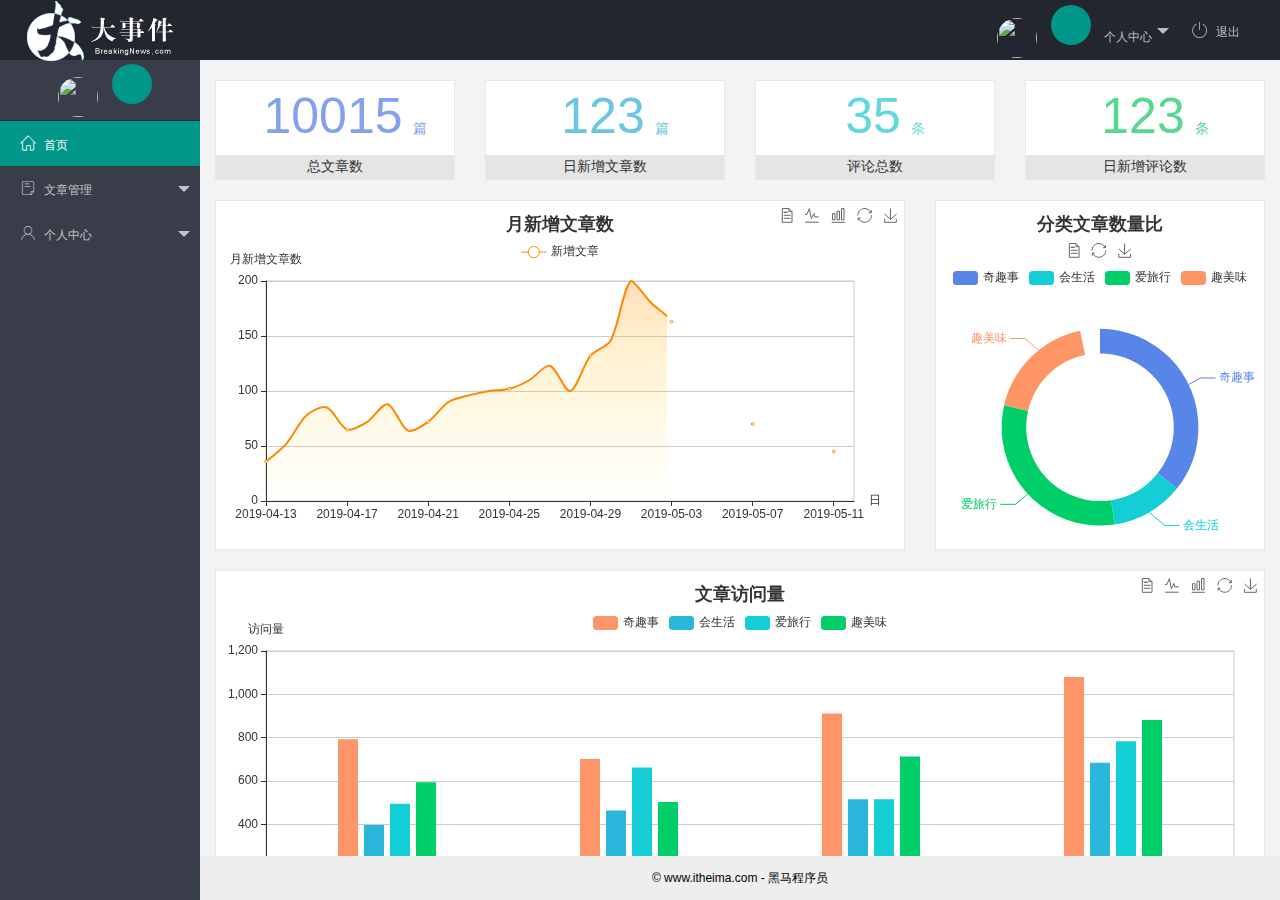
==== commit 7f4a162a: "完成了个人中心的功能" ====
--- a/index.html
+++ b/index.html
@@ -24,13 +24,13 @@
                 <li class="layui-nav-item">
                     <a href="javascript:;" class="userinfo">
                         <img src="http://t.cn/RCzsdCq" class="layui-nav-img" />
-                        <span class="text-avatar">A</span>
+                        <span class="text-avatar"></span>
                         个人中心
                     </a>
                     <dl class="layui-nav-child">
-                        <dd><a href="/user/user_info.html" target="fm">基本资料</a></dd>
-                        <dd><a href="/user/user_avatar.html" target="fm">更换头像</a></dd>
-                        <dd><a href="/user/user_pwd.html" target="fm">重置密码</a></dd>
+                        <dd><a href="user/user_info.html" target="fm">基本资料</a></dd>
+                        <dd><a href="user/user_avatar.html" target="fm">更换头像</a></dd>
+                        <dd><a href="user/user_pwd.html" target="fm">重置密码</a></dd>
                     </dl>
                 </li>
                 <li class="layui-nav-item">
@@ -49,7 +49,7 @@
                 <!-- 左侧导航区域（可配合layui已有的垂直导航） -->
                 <ul class="layui-nav layui-nav-tree" lay-shrink="all">
                     <li class="layui-nav-item layui-this">
-                        <a href="./home/dashboard.html" target="fm"><span class="iconfont icon-home"></span>首页</a>
+                        <a href="home/dashboard.html" target="fm"><span class="iconfont icon-home"></span>首页</a>
                     </li>
                     <li class="layui-nav-item">
                         <a class="" href="javascript:;"><span class="iconfont icon-16"></span>文章管理</a>
@@ -70,15 +70,15 @@
                         <a href="javascript:;"><span class="iconfont icon-user"></span>个人中心</a>
                         <dl class="layui-nav-child">
                             <dd>
-                                <a href="/user/user_info.html" target="fm"><i
+                                <a href="user/user_info.html" target="fm"><i
                                         class="layui-icon layui-icon-app"></i>基本资料</a>
                             </dd>
                             <dd>
-                                <a href="/user/user_avatar.html" target="fm"><i
+                                <a href="user/user_avatar.html" target="fm"><i
                                         class="layui-icon layui-icon-app"></i>更换头像</a>
                             </dd>
                             <dd>
-                                <a href="/user/user_pwd.html" target="fm"><i
+                                <a href="user/user_pwd.html" target="fm"><i
                                         class="layui-icon layui-icon-app"></i>重置密码</a>
                             </dd>
                         </dl>
@@ -89,7 +89,7 @@
 
         <div class="layui-body">
             <!-- 内容主体区域 -->
-            <iframe name="fm" src="./home/dashboard.html" frameborder="0"></iframe>
+            <iframe name="fm" src="home/dashboard.html" frameborder="0"></iframe>
         </div>
 
         <div class="layui-footer">
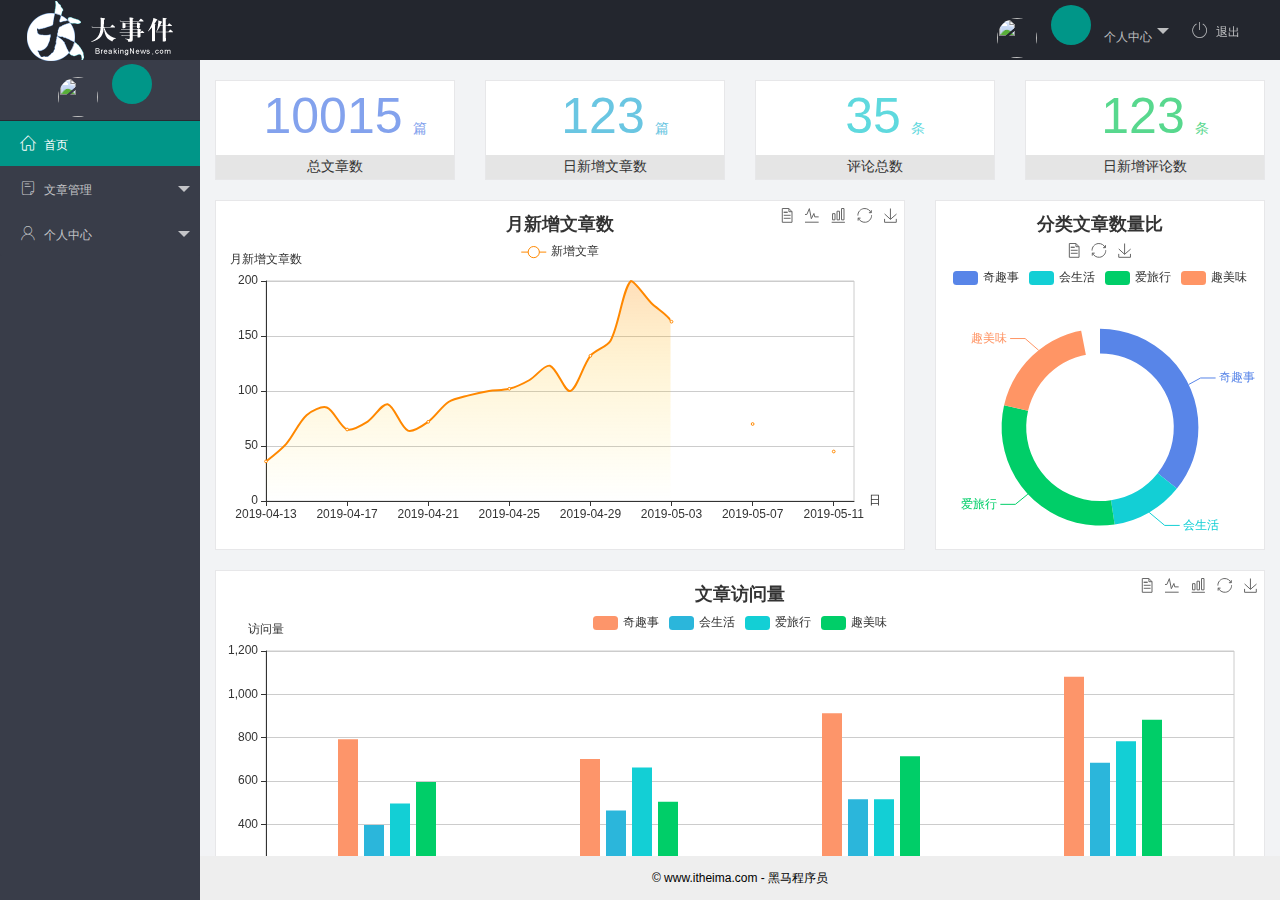
==== commit 55c60179: "完成文章相关的功能" ====
--- a/index.html
+++ b/index.html
@@ -55,14 +55,14 @@
                         <a class="" href="javascript:;"><span class="iconfont icon-16"></span>文章管理</a>
                         <dl class="layui-nav-child">
                             <dd>
-                                <a href="/article/art_cate.html" target="fm"><i
+                                <a href="article/art_cate.html" target="fm"><i
                                         class="layui-icon layui-icon-app"></i>文章类别</a>
                             </dd>
                             <dd>
-                                <a href="javascript:;"><i class="layui-icon layui-icon-app"></i>文章列表</a>
+                                <a href="article/art_list.html" id="art_list" target="fm"><i class="layui-icon layui-icon-app"></i>文章列表</a>
                             </dd>
                             <dd>
-                                <a href="javascript:;"><i class="layui-icon layui-icon-app"></i>发布文章</a>
+                                <a href="article/art_pub.html" target="fm"><i class="layui-icon layui-icon-app"></i>发布文章</a>
                             </dd>
                         </dl>
                     </li>
